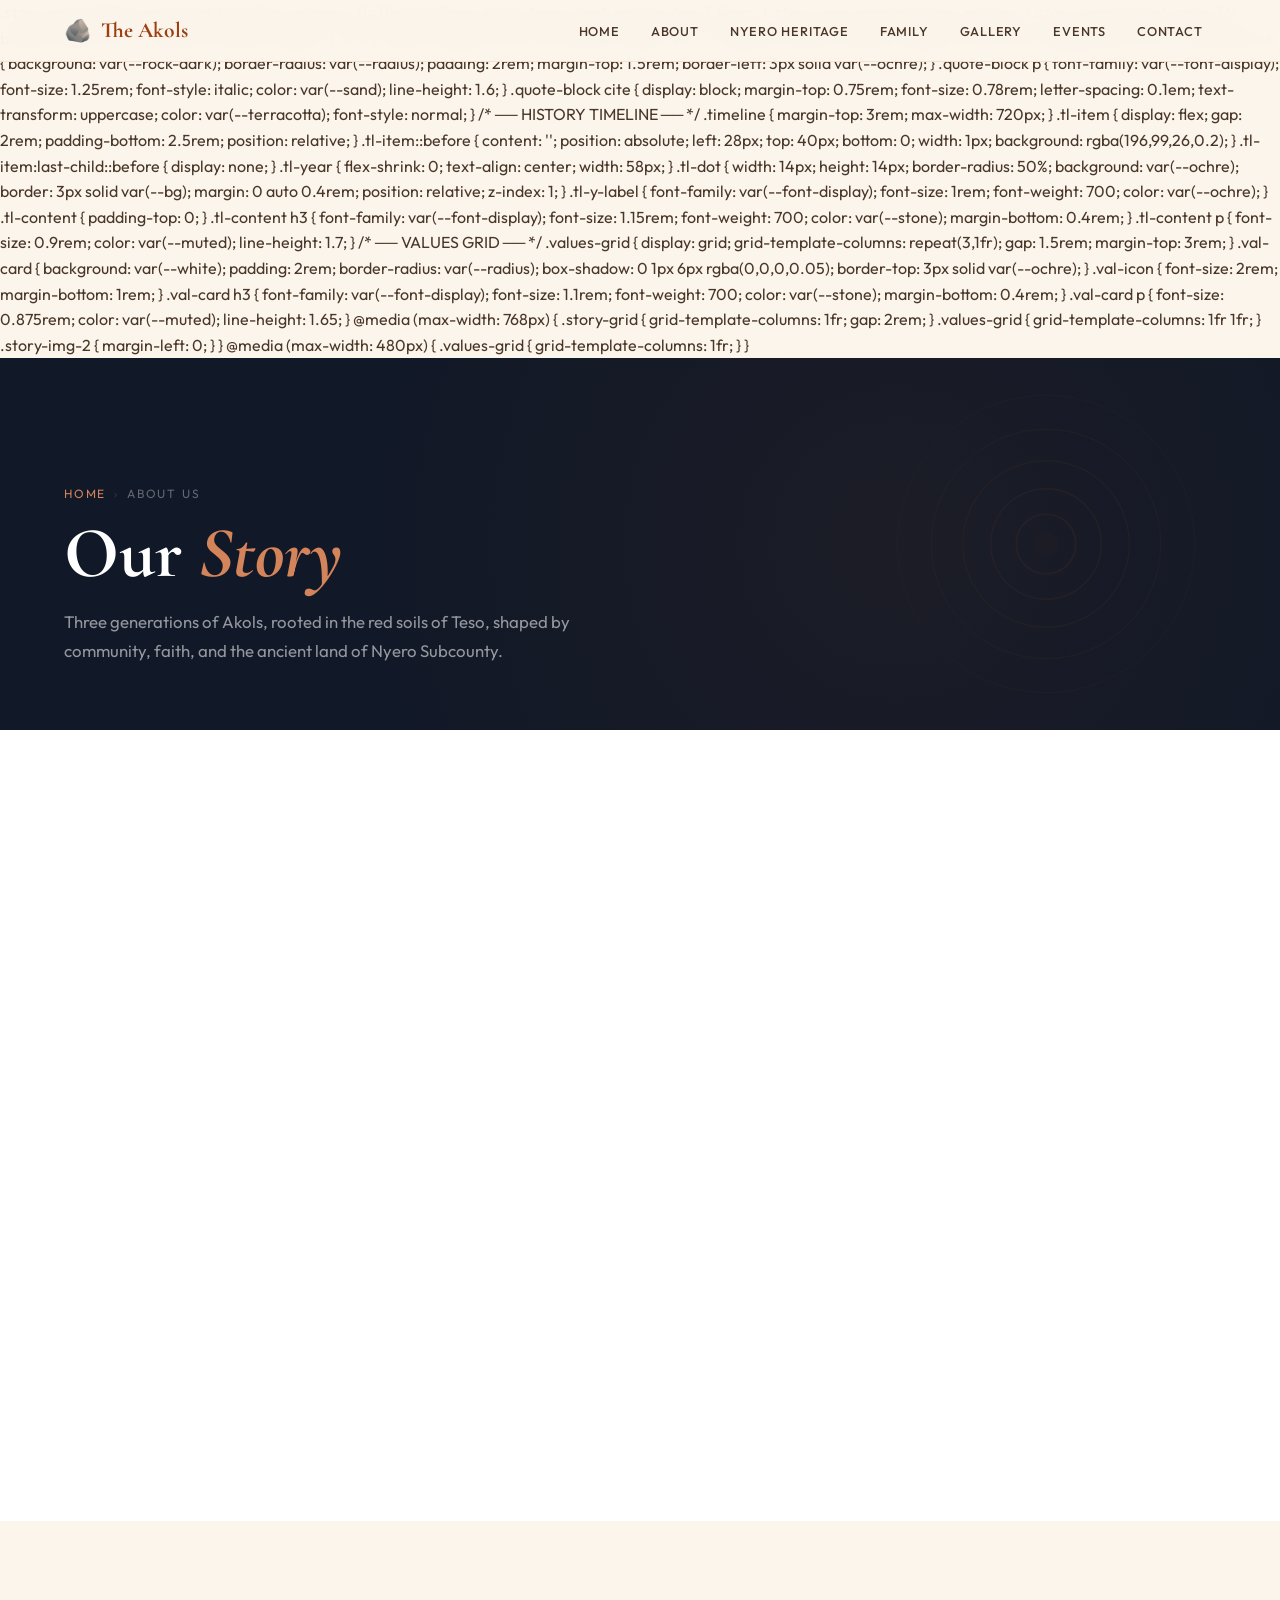
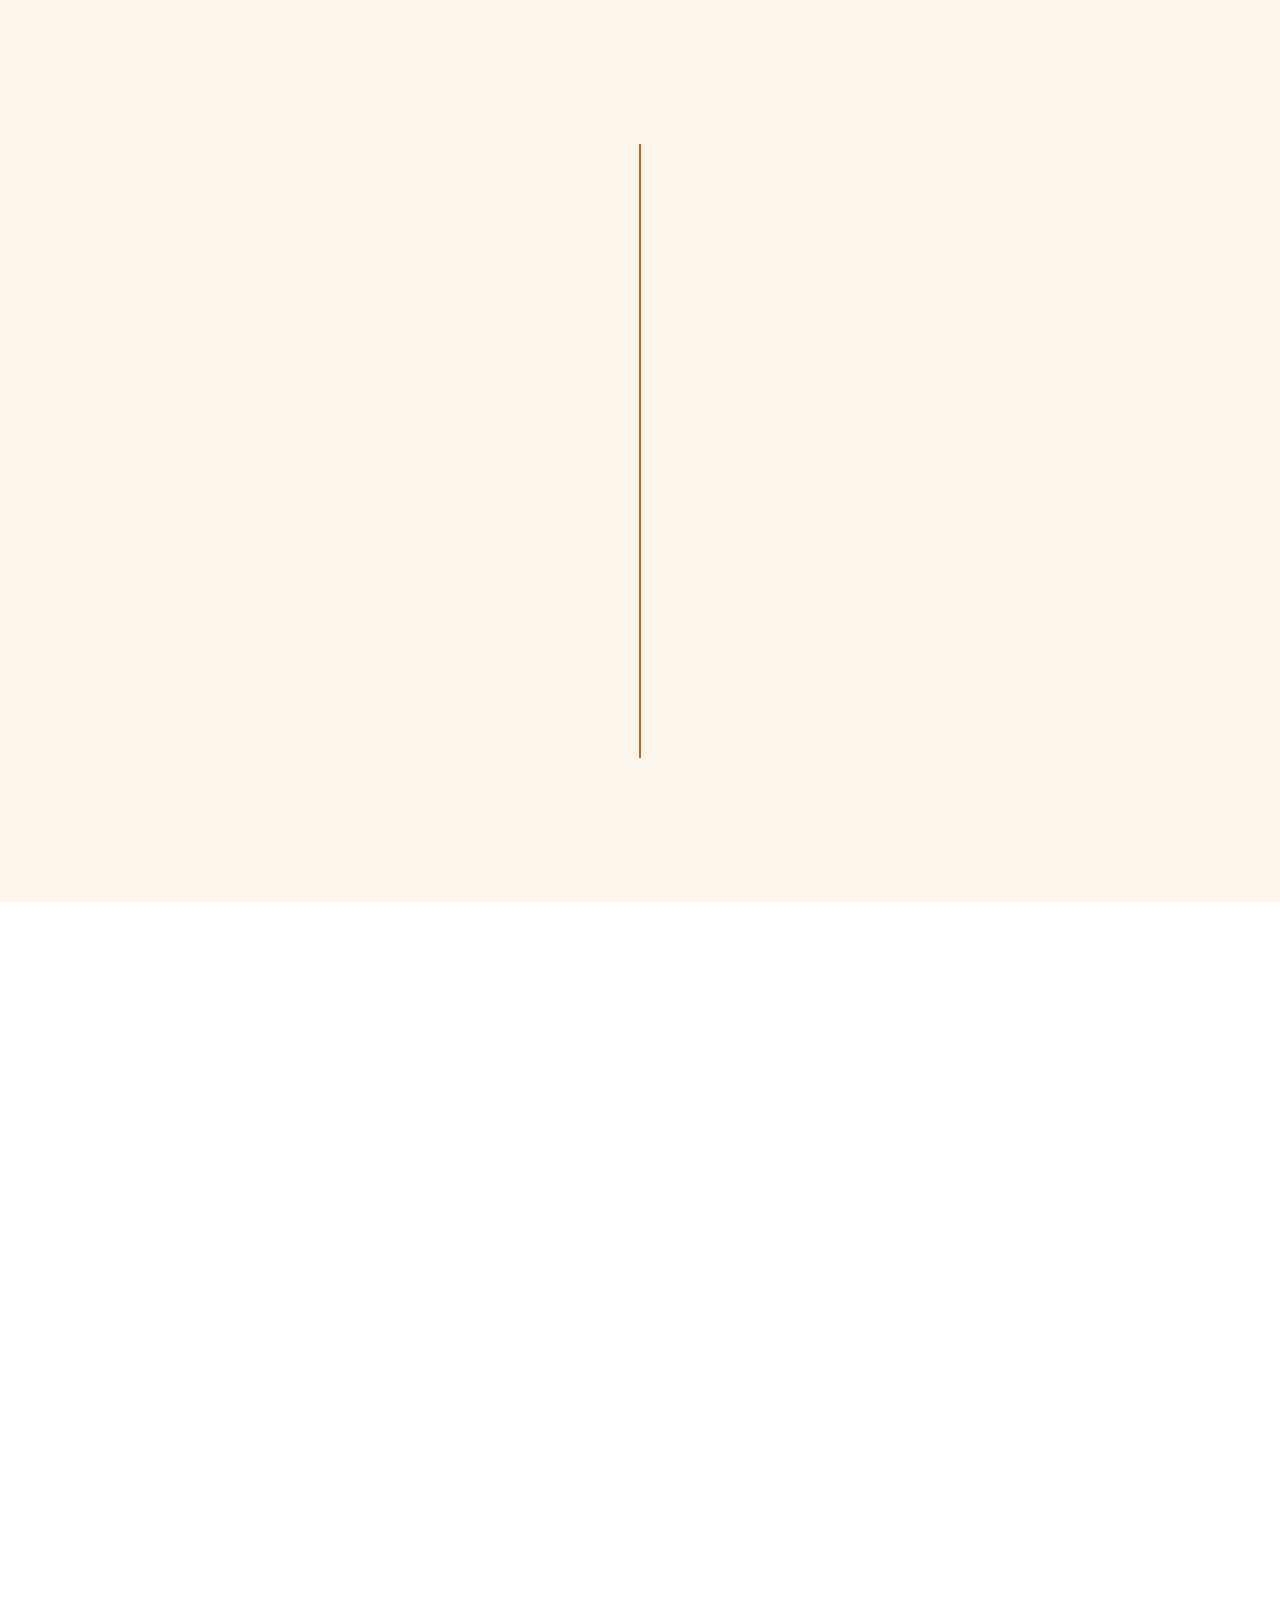
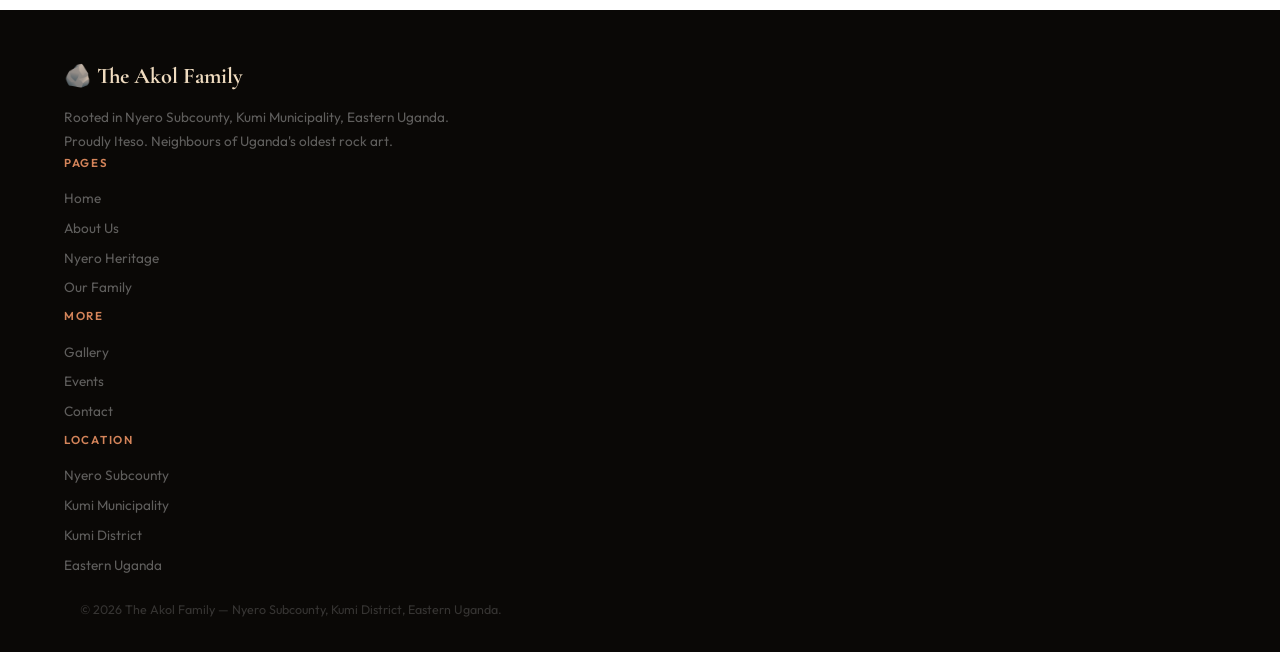
==== about.html @ a2cd8858 "replace php files with html version" ====
<!DOCTYPE html>
<html lang="en">
<head>
  <meta charset="UTF-8"/>
  <meta name="viewport" content="width=device-width, initial-scale=1.0"/>
  <title>About Us — The Akol Family</title>
  <link rel="stylesheet" href="css/style.css"/>
  <style>
    /* ── ABOUT STORY GRID ── */
    .about-grid { display: grid; grid-template-columns: 1fr 1fr; gap: 3rem; align-items: center; margin: 3rem 0; }
    .about-text { font-size: 1.1rem; line-height: 1.8; color: var(--muted); }
    .about-text strong { color: var(--stone); font-weight: 600; }
    .about-quote { font-style: italic; font-size: 1.2rem; color: var(--ochre); border-left: 4px solid var(--ochre); padding-left: 1.5rem; margin: 2rem 0; }
    .story-section { margin: 4rem 0; }
    .story-grid { display: grid; grid-template-columns: repeat(auto-fit, minmax(300px, 1fr)); gap: 2rem; }
    .story-card { background: var(--white); border-radius: var(--radius); padding: 2rem; box-shadow: 0 2px 10px rgba(0,0,0,0.05); }
    .story-card h3 { font-family: var(--font-display); font-size: 1.3rem; color: var(--stone); margin-bottom: 1rem; }
    .story-card p { line-height: 1.7; color: var(--muted); }
    .values-grid { display: grid; grid-template-columns: repeat(auto-fit, minmax(250px, 1fr)); gap: 2rem; margin: 3rem 0; }
    .value-card { text-align: center; padding: 2rem; background: var(--bg); border-radius: var(--radius); }
    .value-icon { font-size: 3rem; margin-bottom: 1rem; }
    .value-card h4 { font-family: var(--font-display); font-size: 1.2rem; color: var(--stone); margin-bottom: 0.5rem; }
    .value-card p { color: var(--muted); line-height: 1.6; }
    .timeline { position: relative; margin: 4rem 0; }
    .timeline::before { content: ''; position: absolute; left: 50%; top: 0; bottom: 0; width: 2px; background: var(--ochre); transform: translateX(-50%); }
    .timeline-item { display: flex; justify-content: space-between; align-items: center; margin: 3rem 0; }
    .timeline-item:nth-child(even) { flex-direction: row-reverse; }
    .timeline-content { background: var(--white); border-radius: var(--radius); padding: 2rem; box-shadow: 0 2px 10px rgba(0,0,0,0.05); width: 45%; }
    .timeline-content h4 { font-family: var(--font-display); font-size: 1.2rem; color: var(--stone); margin-bottom: 0.5rem; }
    .timeline-content p { color: var(--muted); line-height: 1.6; }
    .timeline-dot { width: 20px; height: 20px; background: var(--ochre); border-radius: 50%; position: absolute; left: 50%; transform: translateX(-50%); border: 4px solid var(--white); box-shadow: 0 0 0 4px var(--bg); }
    @media(max-width:768px){ .about-grid, .story-grid, .values-grid{ grid-template-columns:1fr; } .timeline-item{ flex-direction:column; } .timeline-content{ width:100%; margin:1rem 0; } .timeline::before{ left:20px; } .timeline-dot{ left:20px; } }
  </style>
</head>
<body>
    .story-grid {
      display: grid; grid-template-columns: 1fr 1fr;
      gap: 5rem; align-items: start; margin-top: 3.5rem;
    }
    .story-img-wrap { position: relative; }
    .story-img {
      aspect-ratio: 3/4; border-radius: var(--radius); overflow: hidden;
    }
    .story-img-2 {
      aspect-ratio: 4/3; border-radius: var(--radius); overflow: hidden;
      margin-top: 1.5rem; margin-left: 3rem;
    }
    .quote-block {
      background: var(--rock-dark); border-radius: var(--radius);
      padding: 2rem; margin-top: 1.5rem;
      border-left: 3px solid var(--ochre);
    }
    .quote-block p {
      font-family: var(--font-display); font-size: 1.25rem;
      font-style: italic; color: var(--sand); line-height: 1.6;
    }
    .quote-block cite {
      display: block; margin-top: 0.75rem;
      font-size: 0.78rem; letter-spacing: 0.1em; text-transform: uppercase;
      color: var(--terracotta); font-style: normal;
    }

    /* ── HISTORY TIMELINE ── */
    .timeline { margin-top: 3rem; max-width: 720px; }
    .tl-item {
      display: flex; gap: 2rem; padding-bottom: 2.5rem;
      position: relative;
    }
    .tl-item::before {
      content: '';
      position: absolute; left: 28px; top: 40px; bottom: 0;
      width: 1px; background: rgba(196,99,26,0.2);
    }
    .tl-item:last-child::before { display: none; }
    .tl-year {
      flex-shrink: 0; text-align: center;
      width: 58px;
    }
    .tl-dot {
      width: 14px; height: 14px; border-radius: 50%;
      background: var(--ochre); border: 3px solid var(--bg);
      margin: 0 auto 0.4rem; position: relative; z-index: 1;
    }
    .tl-y-label {
      font-family: var(--font-display); font-size: 1rem;
      font-weight: 700; color: var(--ochre);
    }
    .tl-content { padding-top: 0; }
    .tl-content h3 {
      font-family: var(--font-display); font-size: 1.15rem;
      font-weight: 700; color: var(--stone); margin-bottom: 0.4rem;
    }
    .tl-content p { font-size: 0.9rem; color: var(--muted); line-height: 1.7; }

    /* ── VALUES GRID ── */
    .values-grid {
      display: grid; grid-template-columns: repeat(3,1fr);
      gap: 1.5rem; margin-top: 3rem;
    }
    .val-card {
      background: var(--white); padding: 2rem;
      border-radius: var(--radius);
      box-shadow: 0 1px 6px rgba(0,0,0,0.05);
      border-top: 3px solid var(--ochre);
    }
    .val-icon { font-size: 2rem; margin-bottom: 1rem; }
    .val-card h3 {
      font-family: var(--font-display); font-size: 1.1rem;
      font-weight: 700; color: var(--stone); margin-bottom: 0.4rem;
    }
    .val-card p { font-size: 0.875rem; color: var(--muted); line-height: 1.65; }

    @media (max-width: 768px) {
      .story-grid { grid-template-columns: 1fr; gap: 2rem; }
      .values-grid { grid-template-columns: 1fr 1fr; }
      .story-img-2 { margin-left: 0; }
    }
    @media (max-width: 480px) {
      .values-grid { grid-template-columns: 1fr; }
    }
  </style>
</head>
<body>

<!-- ══ NAV ══ -->
<nav class="site-nav">
  <a href="index.html" class="nav-brand"><span class="brand-icon">🪨</span> The Akols</a>
  <ul class="nav-links">
    <li><a href="index.html">Home</a></li>
    <li><a href="about.html">About</a></li>
    <li><a href="heritage.html">Nyero Heritage</a></li>
    <li><a href="family.html">Family</a></li>
    <li><a href="gallery.html">Gallery</a></li>
    <li><a href="events.html">Events</a></li>
    <li><a href="contact.html">Contact</a></li>
  </ul>
  <div class="nav-hamburger" id="hamburger"><span></span><span></span><span></span></div>
</nav>
<div class="mobile-menu" id="mobile-menu">
  <a href="index.html">Home</a>
  <a href="about.html">About</a>
  <a href="heritage.html">Nyero Heritage</a>
  <a href="family.html">Family</a>
  <a href="gallery.html">Gallery</a>
  <a href="events.html">Events</a>
  <a href="contact.html">Contact</a>
</div>

<!-- ══ PAGE HERO ══ -->
<div class="page-hero">
  <svg class="hero-deco" viewBox="0 0 400 400" xmlns="http://www.w3.org/2000/svg">
    <g stroke="rgba(196,99,26,0.9)" fill="none">
      <circle cx="200" cy="200" r="14" fill="rgba(196,99,26,.3)" stroke-width="0"/>
      <circle cx="200" cy="200" r="35" stroke-width="2"/><circle cx="200" cy="200" r="65" stroke-width="1.6"/>
      <circle cx="200" cy="200" r="98" stroke-width="1.3"/><circle cx="200" cy="200" r="135" stroke-width="1"/>
      <circle cx="200" cy="200" r="175" stroke-width="0.7"/>
    </g>
  </svg>
  <div class="page-hero-inner">
    <div class="page-breadcrumb"><a href="index.html">Home</a><span>›</span>About Us</div>
    <h1 class="page-title">Our <em>Story</em></h1>
    <p class="page-subtitle">Three generations of Akols, rooted in the red soils of Teso, shaped by community, faith, and the ancient land of Nyero Subcounty.</p>
  </div>
</div>

<!-- ══ STORY ══ -->
<section class="section" style="background:var(--white);">
  <div class="section-inner">
    <div class="story-grid">
      <div class="story-img-wrap fade-up">
        <div class="story-img">
          <!-- IMAGE SLOT: about-family
               Replace with: <img src="img/about-family.jpg" alt="Akol family portrait"> -->
          <div class="img-placeholder" style="height:100%;min-height:360px;">
            <span class="ph-icon">👨‍👩‍👧‍👦</span>
            <span class="ph-label">Family Portrait</span>
            <span class="ph-id">img/about-family.jpg</span>
          </div>
        </div>
        <div class="story-img-2">
          <!-- IMAGE SLOT: about-homestead
               Replace with: <img src="img/about-homestead.jpg" alt="Akol homestead, Nyero Subcounty"> -->
          <div class="img-placeholder" style="height:100%;min-height:220px;">
            <span class="ph-icon">🏡</span>
            <span class="ph-label">Akol Homestead, Nyero Subcounty</span>
            <span class="ph-id">img/about-homestead.jpg</span>
          </div>
        </div>
        <div class="quote-block">
          <p>"Wherever we go, Kumi is where we come back to."</p>
          <cite>— Mzee Kelment Akol, Family Elder</cite>
        </div>
      </div>

      <div class="fade-up delay-1">
        <span class="s-label">Who We Are</span>
        <h2 class="s-title">The Akols of Nyero<br/>Subcounty</h2>
        <p class="s-body">
          The Akol family has called the Kumi area home for over three generations. Our roots go deep into the Teso sub-region - into its red-laterite soils, its millet fields, its granite outcrops, and its ancient spiritual landscape. We are Iteso by heritage, Christian by faith, and Ugandan by destiny.
        </p>
        <p class="s-body" style="margin-top:1.25rem;">
          Our homestead in Nyero Subcounty sits in the same landscape where ancestors once painted on granite walls - the Nyero Rock Paintings that today draw visitors from across Africa and the world. For us, these are not merely a tourist site. They are a reminder of who came before us, and a responsibility to who comes after.
        </p>
        <p class="s-body" style="margin-top:1.25rem;">
          Today, the Akol family spans education, healthcare, technology, and farming. Charles and Immaculate, the family heads, have built a home where ambition and roots are equally valued - where a child can aspire to become a doctor or software engineer without ever forgetting the taste of Immaculate's groundnut stew or the Ateso proverbs of Mzee Akol.
        </p>
      </div>
    </div>
  </div>
</section>

<!-- ══ TIMELINE ══ -->
<section class="section" style="background:var(--bg);">
  <div class="section-inner">
    <span class="s-label fade-up">Our History</span>
    <h2 class="s-title fade-up">The Akol Family Timeline</h2>
    <div class="timeline">
      <div class="tl-item fade-up">
        <div class="tl-year"><div class="tl-dot"></div><div class="tl-y-label">1962</div></div>
        <div class="tl-content">
          <h3>The First Akols in Nyero Subcounty</h3>
          <p>Mzee Kelment Akol settles his family in Nyero Subcounty shortly after Uganda's independence. He farms millet and sorghum, and becomes a respected community elder known for his knowledge of Ateso oral tradition.</p>
        </div>
      </div>
      <div class="tl-item fade-up delay-1">
        <div class="tl-year"><div class="tl-dot"></div><div class="tl-y-label">1988</div></div>
        <div class="tl-content">
          <h3>Stephen Akol Joins the District Service</h3>
          <p>Stephen, Mzee Akol's son, joins Kumi District Local Government as an administrative officer. His 28-year career helps shape the development of public services across Kumi Municipality and its subcounties.</p>
        </div>
      </div>
      <div class="tl-item fade-up delay-2">
        <div class="tl-year"><div class="tl-dot"></div><div class="tl-y-label">1995</div></div>
        <div class="tl-content">
          <h3>Stephen &amp; Immaculate Are Married</h3>
          <p>Stephen weds Immaculate Adong at St. Peter's Nyero parish. Immaculate, a trained nurse from Soroti, joins the Kumi Hospital staff and begins what will become a 30-year career in community health.</p>
        </div>
      </div>
      <div class="tl-item fade-up delay-3">
        <div class="tl-year"><div class="tl-dot"></div><div class="tl-y-label">1997</div></div>
        <div class="tl-content">
          <h3>Nyero Joins UNESCO Tentative List</h3>
          <p>The Nyero Rock Paintings - 8 km from the family homestead - are added to Uganda's UNESCO World Heritage Tentative List. The Akols begin telling their children: "These are yours to protect."</p>
        </div>
      </div>
      <div class="tl-item fade-up">
        <div class="tl-year"><div class="tl-dot"></div><div class="tl-y-label">2003</div></div>
        <div class="tl-content">
          <h3>Stephen Akol Is Born</h3>
          <p>The first of three children joins the family. Stephen will grow up hiking to the Nyero rock shelters and eventually pursue IT at Busitema University, where he develops a mobile navigation app for the Nyero heritage site.</p>
        </div>
      </div>
      <div class="tl-item fade-up delay-1">
        <div class="tl-year"><div class="tl-dot"></div><div class="tl-y-label">2026</div></div>
        <div class="tl-content">
          <h3>The Akol Family Website Launches</h3>
          <p>The family creates this website - a digital home to share their story, preserve their heritage, and connect with extended family across Uganda and beyond.</p>
        </div>
      </div>
    </div>
  </div>
</section>

<!-- ══ VALUES ══ -->
<section class="section" style="background:var(--white);">
  <div class="section-inner">
    <span class="s-label fade-up">What We Stand For</span>
    <h2 class="s-title fade-up">Our Family Values</h2>
    <div class="values-grid">
      <div class="val-card fade-up delay-1">
        <div class="val-icon">📚</div>
        <h3>Education First</h3>
        <p>Charles and Immaculate made a pact from the day they married: every Akol child goes as far as their ability takes them. David, Agnes, and Emmanuel are the proof.</p>
      </div>
      <div class="val-card fade-up delay-2">
        <div class="val-icon">🌾</div>
        <h3>The Land Feeds Us</h3>
        <p>Immaculate's millet and sorghum farm is not just food — it is identity. The Akols know that prosperity rooted in the soil never goes hungry.</p>
      </div>
      <div class="val-card fade-up delay-3">
        <div class="val-icon">🪨</div>
        <h3>Heritage Is Sacred</h3>
        <p>Living next to the Nyero Rock Paintings is a privilege. The Akols actively participate in their conservation and cultural promotion across Kumi District.</p>
      </div>
      <div class="val-card fade-up">
        <div class="val-icon">🙏</div>
        <h3>Faith &amp; Community</h3>
        <p>St. Peter's Nyero has been the family's spiritual home for three generations. Service to the community is as natural as breathing.</p>
      </div>
      <div class="val-card fade-up delay-1">
        <div class="val-icon">🗣️</div>
        <h3>Ateso Lives On</h3>
        <p>Mzee Akol insists every grandchild speaks Ateso. Language carries a people's soul — and the Akol soul is Iteso.</p>
      </div>
      <div class="val-card fade-up delay-2">
        <div class="val-icon">🤝</div>
        <h3>Togetherness</h3>
        <p>No Akol faces a challenge alone. Whether it is school fees, a hospital bill, or a harvest shortfall — the family moves as one unit.</p>
      </div>
    </div>
  </div>
</section>

<!-- ══ FOOTER ══ -->
<footer class="site-footer">
    <div class="footer-content">
        <div class="footer-brand">
            <div class="brand-name">🪨 The Akol Family</div>
            <p>Rooted in Nyero Subcounty, Kumi Municipality, Eastern Uganda.<br>Proudly Iteso. Neighbours of Uganda's oldest rock art.</p>
        </div>
        
        <div class="footer-col">
            <h4>Pages</h4>
            <ul>
                <li><a href="index.html">Home</a></li>
                <li><a href="about.html">About Us</a></li>
                <li><a href="heritage.html">Nyero Heritage</a></li>
                <li><a href="family.html">Our Family</a></li>
            </ul>
        </div>
        
        <div class="footer-col">
            <h4>More</h4>
            <ul>
                <li><a href="gallery.html">Gallery</a></li>
                <li><a href="events.html">Events</a></li>
                <li><a href="contact.html">Contact</a></li>
            </ul>
        </div>
        
        <div class="footer-col">
            <h4>Location</h4>
            <ul>
                <li><a href="heritage.html">Nyero Subcounty</a></li>
                <li><a href="contact.html">Kumi Municipality</a></li>
                <li><a href="contact.html">Kumi District</a></li>
                <li><a href="heritage.html">Eastern Uganda</a></li>
            </ul>
        </div>
    </div>
    
    <div class="footer-bottom">
        <p>&copy; 2026 The Akol Family — Nyero Subcounty, Kumi District, Eastern Uganda.</p>
    </div>
</footer>

<style>
    .site-footer {
        background: #0A0806;
        color: white;
        padding: 3rem 5% 2rem;
        margin-top: 0;
    }

<script src="js/main.js"></script>
</body>
</html>
---- css/style.css ----
/* ============================================================
   AKOL FAMILY WEBSITE — Shared Stylesheet
   Kumi Municipality & Nyero Subcounty, Eastern Uganda
   ============================================================ */

@import url('https://fonts.googleapis.com/css2?family=Cormorant+Garamond:ital,wght@0,400;0,600;0,700;1,400;1,600&family=Outfit:wght@300;400;500;600&display=swap');

/* ── DESIGN TOKENS ── */
:root {
  --ochre:       #C4631A;
  --rust:        #9E3D0F;
  --terracotta:  #D4845A;
  --sand:        #F0DCC0;
  --savanna:     #EAD49A;
  --sky:         #6B9DBF;
  --dusk:        #2B4A6B;
  --night:       #111827;
  --white:       #FFFFFF;
  --muted:       #7A6654;
  --stone:       #4A3728;
  --rock-dark:   #2E2118;
  --bg:          #FBF5EC;
  --warm-white:  #FAF6F0;

  --font-display: 'Cormorant Garamond', serif;
  --font-body:    'Outfit', sans-serif;

  --nav-h: 62px;
  --max-w: 1120px;
  --radius: 2px;
}

/* ── RESET & BASE ── */
*, *::before, *::after { margin: 0; padding: 0; box-sizing: border-box; }
html { scroll-behavior: smooth; font-size: 16px; }
body {
  font-family: var(--font-body);
  background: var(--bg);
  color: var(--stone);
  overflow-x: hidden;
  line-height: 1.6;
}
img {
  display: block;
  width: 100%;
  height: 100%;
  object-fit: cover;
}
a { text-decoration: none; color: inherit; }
ul { list-style: none; }

/* ── NAVIGATION ── */
.site-nav {
  position: fixed; top: 0; left: 0; right: 0; z-index: 200;
  background: rgba(251,245,236,0.97);
  backdrop-filter: blur(14px);
  border-bottom: 1px solid rgba(196,99,26,0.13);
  display: flex; align-items: center; justify-content: space-between;
  padding: 0 5vw; height: var(--nav-h);
}
.nav-brand {
  font-family: var(--font-display);
  font-size: 1.35rem; font-weight: 700;
  color: var(--rust);
  display: flex; align-items: center; gap: 0.55rem;
}
.nav-brand .brand-icon { font-size: 1.4rem; }
.nav-links { display: flex; gap: 0.25rem; align-items: center; }
.nav-links a {
  padding: 0.45rem 0.85rem;
  font-size: 0.8rem; font-weight: 500;
  letter-spacing: 0.06em; text-transform: uppercase;
  color: var(--stone); border-radius: var(--radius);
  transition: background 0.18s, color 0.18s;
  white-space: nowrap;
}
.nav-links a:hover { background: rgba(196,99,26,0.08); color: var(--ochre); }
.nav-links a.active {
  background: var(--ochre); color: var(--white);
}
.nav-hamburger {
  display: none; flex-direction: column; gap: 5px;
  cursor: pointer; padding: 4px;
}
.nav-hamburger span {
  display: block; width: 24px; height: 2px;
  background: var(--stone); border-radius: 2px;
  transition: transform 0.3s, opacity 0.3s;
}
.mobile-menu {
  display: none;
  position: fixed; top: var(--nav-h); left: 0; right: 0; z-index: 199;
  background: var(--warm-white);
  border-bottom: 1px solid rgba(196,99,26,0.1);
  padding: 1rem 5vw 1.5rem;
  flex-direction: column; gap: 0.25rem;
}
.mobile-menu.open { display: flex; }
.mobile-menu a {
  padding: 0.75rem 1rem; font-size: 0.9rem;
  font-weight: 500; color: var(--stone);
  border-radius: var(--radius);
  transition: background 0.15s, color 0.15s;
}
.mobile-menu a:hover, .mobile-menu a.active {
  background: var(--ochre); color: white;
}

/* ── PAGE HERO (inner pages) ── */
.page-hero {
  padding: calc(var(--nav-h) + 4rem) 5vw 4rem;
  background: var(--night);
  position: relative; overflow: hidden;
}
.page-hero::after {
  content: '';
  position: absolute; inset: 0; opacity: 0.06;
  background: radial-gradient(circle at 70% 50%, var(--ochre) 0%, transparent 60%);
}
.page-hero-inner { position: relative; z-index: 1; max-width: var(--max-w); }
.page-breadcrumb {
  font-size: 0.75rem; letter-spacing: 0.15em; text-transform: uppercase;
  color: rgba(255,255,255,0.35); margin-bottom: 0.75rem;
  display: flex; align-items: center; gap: 0.5rem;
}
.page-breadcrumb a { color: var(--terracotta); transition: color 0.2s; }
.page-breadcrumb a:hover { color: var(--sand); }
.page-breadcrumb span { opacity: 0.4; }
.page-title {
  font-family: var(--font-display);
  font-size: clamp(2.4rem, 6vw, 4.5rem);
  font-weight: 700; line-height: 1.05;
  color: var(--white); margin-bottom: 1rem;
}
.page-title em { color: var(--terracotta); font-style: italic; }
.page-subtitle {
  font-size: 1.05rem; color: rgba(255,255,255,0.55);
  max-width: 560px; line-height: 1.75;
}
/* Nyero SVG decoration on page heroes */
.hero-deco {
  position: absolute; right: 5vw; top: 50%;
  transform: translateY(-50%);
  width: min(340px, 35vw); opacity: 0.08; z-index: 0;
}

/* ── SECTION UTILITIES ── */
.section { padding: 5rem 5vw; }
.section-inner { max-width: var(--max-w); margin: 0 auto; }
.s-label {
  font-size: 0.72rem; font-weight: 600;
  letter-spacing: 0.2em; text-transform: uppercase;
  color: var(--ochre); margin-bottom: 0.6rem; display: block;
}
.s-title {
  font-family: var(--font-display);
  font-size: clamp(1.9rem, 3.5vw, 2.75rem);
  font-weight: 700; line-height: 1.15;
  color: var(--stone); margin-bottom: 1rem;
}
.s-body {
  font-size: 0.975rem; line-height: 1.85;
  color: var(--muted); max-width: 580px;
}

/* ── BUTTONS ── */
.btn {
  display: inline-block; padding: 0.85rem 2rem;
  font-family: var(--font-body); font-size: 0.875rem;
  font-weight: 600; letter-spacing: 0.05em;
  border-radius: var(--radius); cursor: pointer;
  transition: all 0.2s; border: none;
}
.btn-primary { background: var(--ochre); color: var(--white); }
.btn-primary:hover { background: var(--rust); transform: translateY(-2px); }
.btn-outline {
  background: transparent; color: var(--ochre);
  border: 1.5px solid var(--ochre);
}
.btn-outline:hover { background: var(--ochre); color: white; }
.btn-ghost {
  background: transparent; color: rgba(255,255,255,0.7);
  border: 1px solid rgba(255,255,255,0.2);
}
.btn-ghost:hover { border-color: var(--terracotta); color: var(--terracotta); }

/* ── CARDS ── */
.card {
  background: var(--white); border-radius: var(--radius);
  box-shadow: 0 1px 6px rgba(0,0,0,0.05);
  overflow: hidden;
  transition: transform 0.25s, box-shadow 0.25s;
}
.card:hover {
  transform: translateY(-5px);
  box-shadow: 0 14px 40px rgba(196,99,26,0.12);
}

/* ── IMAGE PLACEHOLDERS ── */
/*
  HOW TO REPLACE IMAGES:
  Each placeholder has a data-img-id attribute.
  To replace, add your image file to the img/ folder and
  update the src in the relevant <img> tag, or replace the
  placeholder div with: <img src="img/YOUR_FILE.jpg" alt="Description"/>

  Placeholder IDs used across the site:
    hero-bg          → index.html hero background
    about-family     → about.html family portrait
    about-homestead  → about.html homestead photo
    member-charles   → family.html Charles portrait
    member-immaculate→ family.html Immaculate portrait
    member-david     → family.html David portrait
    member-agnes     → family.html Agnes portrait
    member-emmanuel  → family.html Emmanuel portrait
    member-omoding   → family.html Mzee Omoding portrait
    gallery-nyero    → gallery.html Nyero rocks photo
    gallery-harvest  → gallery.html harvest photo
    gallery-grad     → gallery.html graduation photo
    gallery-christmas→ gallery.html Christmas photo
    gallery-sunrise  → gallery.html sunrise/inselberg photo
    gallery-farm     → gallery.html farm photo
    heritage-nyero2  → heritage.html Nyero 2 panel photo
    heritage-shelter → heritage.html shelter exterior
*/
.img-placeholder {
  background: linear-gradient(145deg, #3D2010, #6B3A1F);
  display: flex; flex-direction: column;
  align-items: center; justify-content: center;
  gap: 0.5rem; position: relative; overflow: hidden;
}
.img-placeholder .ph-icon { font-size: 3rem; opacity: 0.4; }
.img-placeholder .ph-label {
  font-size: 0.7rem; letter-spacing: 0.12em; text-transform: uppercase;
  color: rgba(255,255,255,0.3); text-align: center; padding: 0 1rem;
}
.img-placeholder .ph-id {
  font-size: 0.65rem; font-family: monospace;
  color: rgba(196,99,26,0.6); margin-top: 0.25rem;
}

/* ── FADE-IN ANIMATION ── */
.fade-up {
  opacity: 0; transform: translateY(22px);
  transition: opacity 0.6s ease, transform 0.6s ease;
}
.fade-up.visible { opacity: 1; transform: none; }
.fade-up.delay-1 { transition-delay: 0.1s; }
.fade-up.delay-2 { transition-delay: 0.2s; }
.fade-up.delay-3 { transition-delay: 0.3s; }

/* ── FOOTER ── */
.site-footer {
  background: #0A0806;
  padding: 3.5rem 5vw 2rem;
}
.footer-grid {
  max-width: var(--max-w); margin: 0 auto;
  display: grid; grid-template-columns: 2fr 1fr 1fr 1fr;
  gap: 3rem; padding-bottom: 2.5rem;
  border-bottom: 1px solid rgba(255,255,255,0.06);
}
.footer-brand .brand-name {
  font-family: var(--font-display); font-size: 1.4rem;
  font-weight: 700; color: var(--sand); margin-bottom: 0.75rem;
}
.footer-brand p { font-size: 0.85rem; color: rgba(255,255,255,0.35); line-height: 1.75; }
.footer-col h4 {
  font-size: 0.72rem; font-weight: 600; letter-spacing: 0.15em;
  text-transform: uppercase; color: var(--terracotta); margin-bottom: 1rem;
}
.footer-col a {
  display: block; font-size: 0.85rem;
  color: rgba(255,255,255,0.35); margin-bottom: 0.5rem;
  transition: color 0.2s;
}
.footer-col a:hover { color: var(--sand); }
.footer-bottom {
  max-width: var(--max-w); margin: 1.5rem auto 0;
  display: flex; justify-content: space-between; align-items: center;
  flex-wrap: wrap; gap: 0.75rem;
}
.footer-bottom p { font-size: 0.78rem; color: rgba(255,255,255,0.18); }
.footer-bottom a { color: rgba(196,99,26,0.5); transition: color 0.2s; }
.footer-bottom a:hover { color: var(--ochre); }

/* ── NYERO SVG COMPONENT ── */
.nyero-circles-svg { pointer-events: none; }

/* ── RESPONSIVE ── */
@media (max-width: 900px) {
  .footer-grid { grid-template-columns: 1fr 1fr; }
}
@media (max-width: 768px) {
  .nav-links { display: none; }
  .nav-hamburger { display: flex; }
  .footer-grid { grid-template-columns: 1fr 1fr; gap: 2rem; }
  .hero-deco { display: none; }
}
@media (max-width: 480px) {
  .footer-grid { grid-template-columns: 1fr; }
  .section { padding: 3.5rem 5vw; }
}
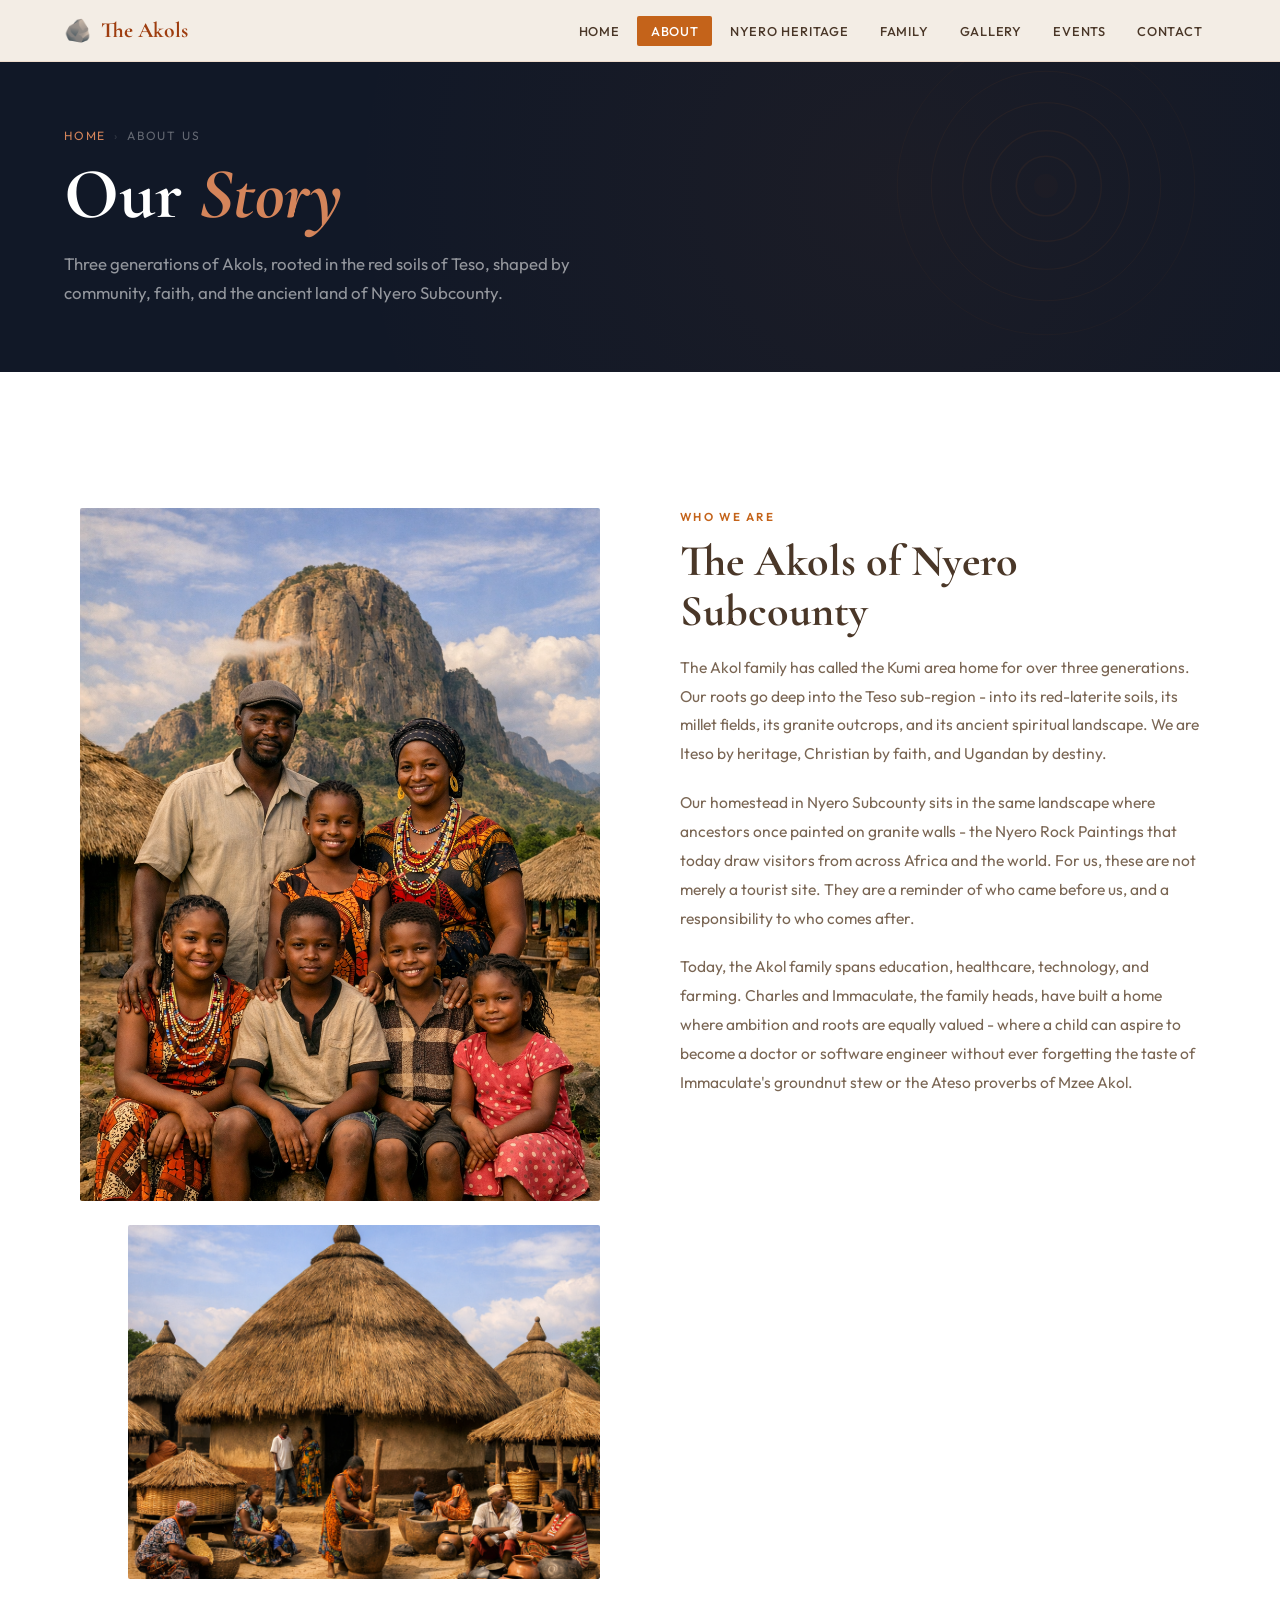
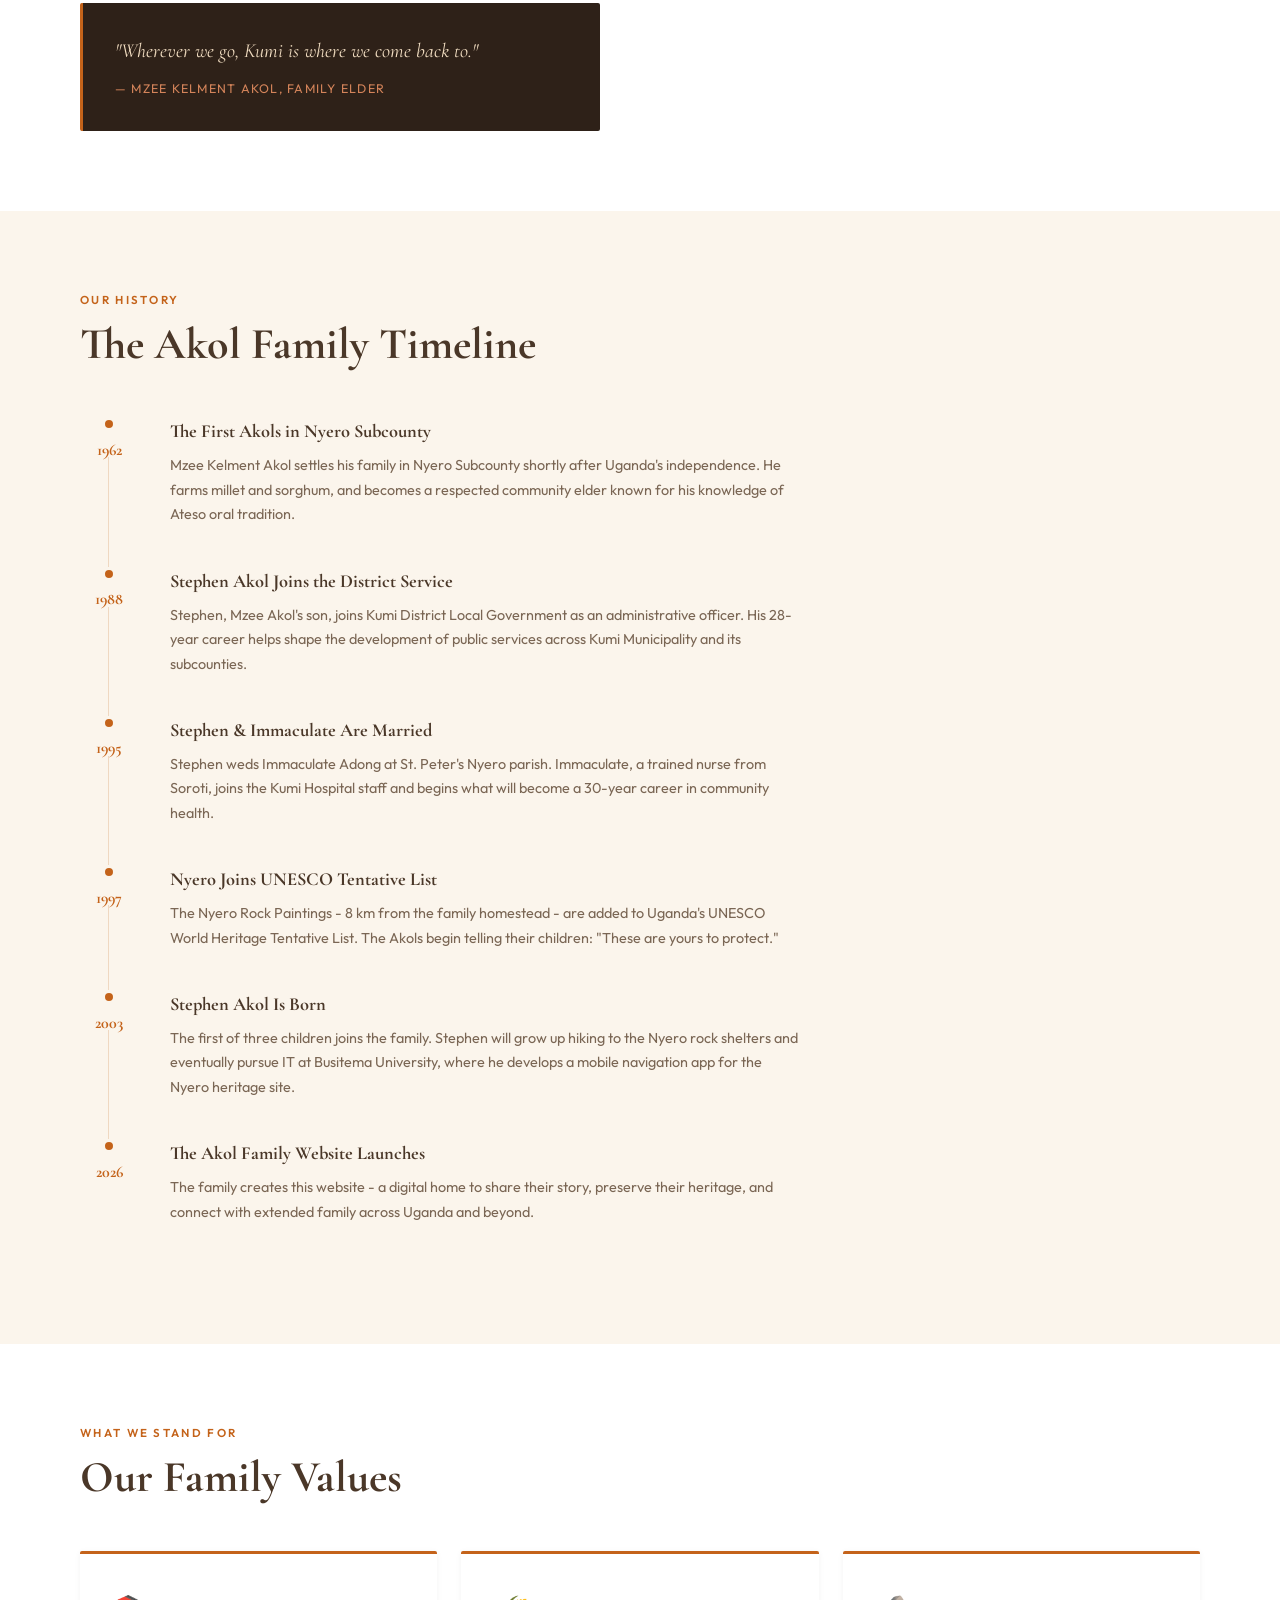
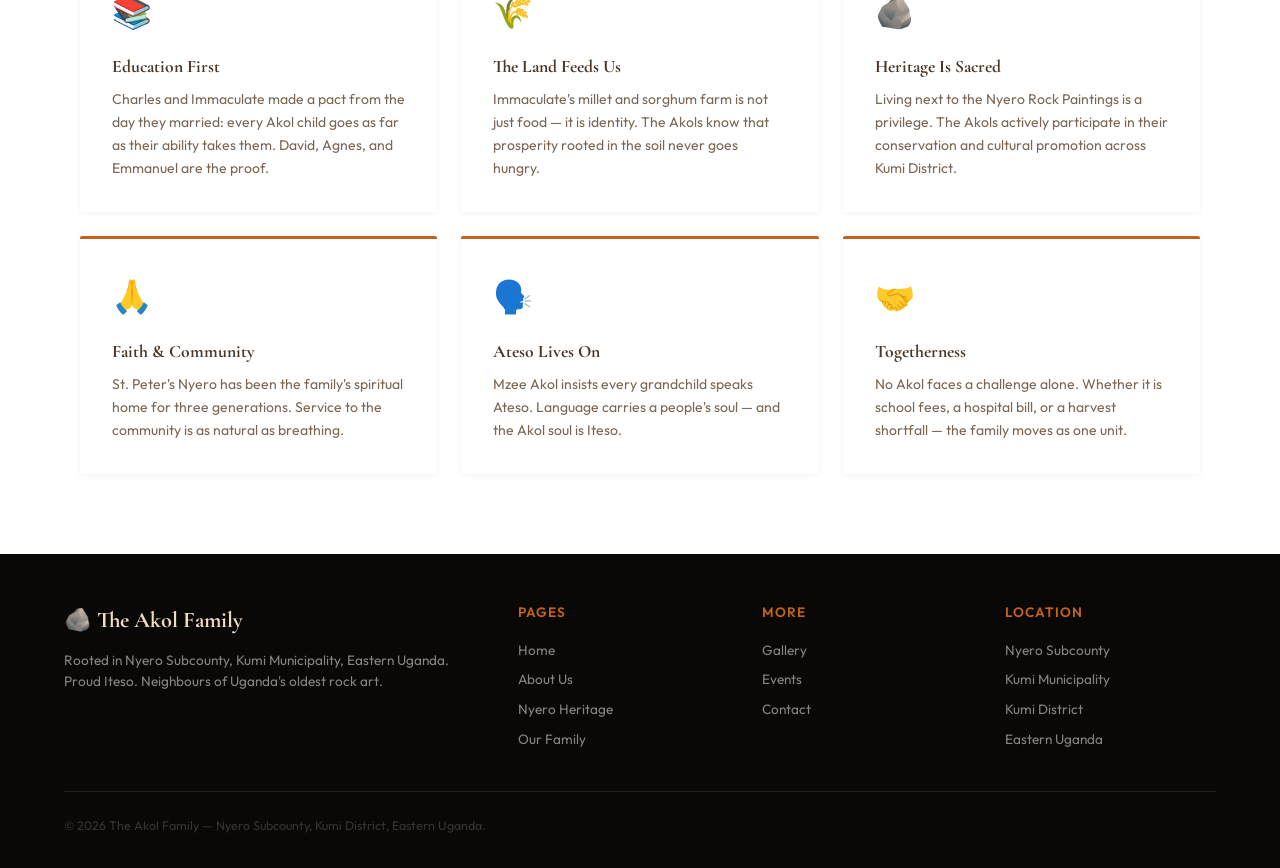
==== commit 86f165a6: "Initial commit - Akol Family website" ====
--- a/about.html
+++ b/about.html
@@ -7,32 +7,6 @@
   <link rel="stylesheet" href="css/style.css"/>
   <style>
     /* ── ABOUT STORY GRID ── */
-    .about-grid { display: grid; grid-template-columns: 1fr 1fr; gap: 3rem; align-items: center; margin: 3rem 0; }
-    .about-text { font-size: 1.1rem; line-height: 1.8; color: var(--muted); }
-    .about-text strong { color: var(--stone); font-weight: 600; }
-    .about-quote { font-style: italic; font-size: 1.2rem; color: var(--ochre); border-left: 4px solid var(--ochre); padding-left: 1.5rem; margin: 2rem 0; }
-    .story-section { margin: 4rem 0; }
-    .story-grid { display: grid; grid-template-columns: repeat(auto-fit, minmax(300px, 1fr)); gap: 2rem; }
-    .story-card { background: var(--white); border-radius: var(--radius); padding: 2rem; box-shadow: 0 2px 10px rgba(0,0,0,0.05); }
-    .story-card h3 { font-family: var(--font-display); font-size: 1.3rem; color: var(--stone); margin-bottom: 1rem; }
-    .story-card p { line-height: 1.7; color: var(--muted); }
-    .values-grid { display: grid; grid-template-columns: repeat(auto-fit, minmax(250px, 1fr)); gap: 2rem; margin: 3rem 0; }
-    .value-card { text-align: center; padding: 2rem; background: var(--bg); border-radius: var(--radius); }
-    .value-icon { font-size: 3rem; margin-bottom: 1rem; }
-    .value-card h4 { font-family: var(--font-display); font-size: 1.2rem; color: var(--stone); margin-bottom: 0.5rem; }
-    .value-card p { color: var(--muted); line-height: 1.6; }
-    .timeline { position: relative; margin: 4rem 0; }
-    .timeline::before { content: ''; position: absolute; left: 50%; top: 0; bottom: 0; width: 2px; background: var(--ochre); transform: translateX(-50%); }
-    .timeline-item { display: flex; justify-content: space-between; align-items: center; margin: 3rem 0; }
-    .timeline-item:nth-child(even) { flex-direction: row-reverse; }
-    .timeline-content { background: var(--white); border-radius: var(--radius); padding: 2rem; box-shadow: 0 2px 10px rgba(0,0,0,0.05); width: 45%; }
-    .timeline-content h4 { font-family: var(--font-display); font-size: 1.2rem; color: var(--stone); margin-bottom: 0.5rem; }
-    .timeline-content p { color: var(--muted); line-height: 1.6; }
-    .timeline-dot { width: 20px; height: 20px; background: var(--ochre); border-radius: 50%; position: absolute; left: 50%; transform: translateX(-50%); border: 4px solid var(--white); box-shadow: 0 0 0 4px var(--bg); }
-    @media(max-width:768px){ .about-grid, .story-grid, .values-grid{ grid-template-columns:1fr; } .timeline-item{ flex-direction:column; } .timeline-content{ width:100%; margin:1rem 0; } .timeline::before{ left:20px; } .timeline-dot{ left:20px; } }
-  </style>
-</head>
-<body>
     .story-grid {
       display: grid; grid-template-columns: 1fr 1fr;
       gap: 5rem; align-items: start; margin-top: 3.5rem;
@@ -109,6 +83,14 @@
       font-weight: 700; color: var(--stone); margin-bottom: 0.4rem;
     }
     .val-card p { font-size: 0.875rem; color: var(--muted); line-height: 1.65; }
+
+    /* Image styling */
+    .story-img img, .story-img-2 img {
+      width: 100%;
+      height: 100%;
+      object-fit: cover;
+      display: block;
+    }
 
     @media (max-width: 768px) {
       .story-grid { grid-template-columns: 1fr; gap: 2rem; }
@@ -145,7 +127,6 @@
   <a href="events.html">Events</a>
   <a href="contact.html">Contact</a>
 </div>
-
 <!-- ══ PAGE HERO ══ -->
 <div class="page-hero">
   <svg class="hero-deco" viewBox="0 0 400 400" xmlns="http://www.w3.org/2000/svg">
@@ -169,22 +150,12 @@
     <div class="story-grid">
       <div class="story-img-wrap fade-up">
         <div class="story-img">
-          <!-- IMAGE SLOT: about-family
-               Replace with: <img src="img/about-family.jpg" alt="Akol family portrait"> -->
-          <div class="img-placeholder" style="height:100%;min-height:360px;">
-            <span class="ph-icon">👨‍👩‍👧‍👦</span>
-            <span class="ph-label">Family Portrait</span>
-            <span class="ph-id">img/about-family.jpg</span>
-          </div>
+          <!-- LOCAL IMAGE: Family portrait - Update the path to match your actual image location -->
+          <img src="img/family0.png" alt="Akol family portrait" onerror="this.onerror=null; this.parentElement.innerHTML='<div class=\'img-placeholder\' style=\'height:100%;min-height:360px;\'><span class=\'ph-icon\'>👨‍👩‍👧‍👦</span><span class=\'ph-label\'>Family Portrait</span><span class=\'ph-id\'>img/family0.png</span></div>'">
         </div>
         <div class="story-img-2">
-          <!-- IMAGE SLOT: about-homestead
-               Replace with: <img src="img/about-homestead.jpg" alt="Akol homestead, Nyero Subcounty"> -->
-          <div class="img-placeholder" style="height:100%;min-height:220px;">
-            <span class="ph-icon">🏡</span>
-            <span class="ph-label">Akol Homestead, Nyero Subcounty</span>
-            <span class="ph-id">img/about-homestead.jpg</span>
-          </div>
+          <!-- LOCAL IMAGE: Homestead - Update the path to match your actual image location -->
+          <img src="img/home.png" alt="Akol homestead, Nyero Subcounty" onerror="this.onerror=null; this.parentElement.innerHTML='<div class=\'img-placeholder\' style=\'height:100%;min-height:220px;\'><span class=\'ph-icon\'>🏡</span><span class=\'ph-label\'>Akol Homestead, Nyero Subcounty</span><span class=\'ph-id\'>img/home.png</span></div>'">
         </div>
         <div class="quote-block">
           <p>"Wherever we go, Kumi is where we come back to."</p>
@@ -306,7 +277,7 @@
     <div class="footer-content">
         <div class="footer-brand">
             <div class="brand-name">🪨 The Akol Family</div>
-            <p>Rooted in Nyero Subcounty, Kumi Municipality, Eastern Uganda.<br>Proudly Iteso. Neighbours of Uganda's oldest rock art.</p>
+            <p>Rooted in Nyero Subcounty, Kumi Municipality, Eastern Uganda.<br>Proud Iteso. Neighbours of Uganda's oldest rock art.</p>
         </div>
         
         <div class="footer-col">
@@ -351,6 +322,78 @@
         padding: 3rem 5% 2rem;
         margin-top: 0;
     }
+    
+    .footer-content {
+        max-width: 1200px;
+        margin: 0 auto;
+        display: grid;
+        grid-template-columns: 2fr 1fr 1fr 1fr;
+        gap: 2rem;
+    }
+    
+    .brand-name {
+        font-size: 1.3rem;
+        font-weight: bold;
+        color: #C4631A;
+        margin-bottom: 0.5rem;
+    }
+    
+    .footer-brand p {
+        font-size: 0.85rem;
+        color: rgba(255,255,255,0.5);
+        line-height: 1.6;
+    }
+    
+    .footer-col h4 {
+        font-size: 0.85rem;
+        font-weight: 600;
+        color: #C4631A;
+        margin-bottom: 1rem;
+        letter-spacing: 1px;
+    }
+    
+    .footer-col ul {
+        list-style: none;
+        padding: 0;
+    }
+    
+    .footer-col li {
+        margin-bottom: 0.5rem;
+    }
+    
+    .footer-col a {
+        color: rgba(255,255,255,0.5);
+        text-decoration: none;
+        font-size: 0.85rem;
+        transition: color 0.3s;
+    }
+    
+    .footer-col a:hover {
+        color: #C4631A;
+    }
+    
+    .footer-bottom {
+        max-width: 1200px;
+        margin: 2rem auto 0;
+        padding-top: 1.5rem;
+        text-align: center;
+        border-top: 1px solid rgba(255,255,255,0.1);
+        font-size: 0.75rem;
+        color: rgba(255,255,255,0.3);
+    }
+    
+    @media (max-width: 768px) {
+        .footer-content {
+            grid-template-columns: 1fr;
+            text-align: center;
+            gap: 1.5rem;
+        }
+        
+        .footer-col ul {
+            text-align: center;
+        }
+    }
+</style>
 
 <script src="js/main.js"></script>
 </body>
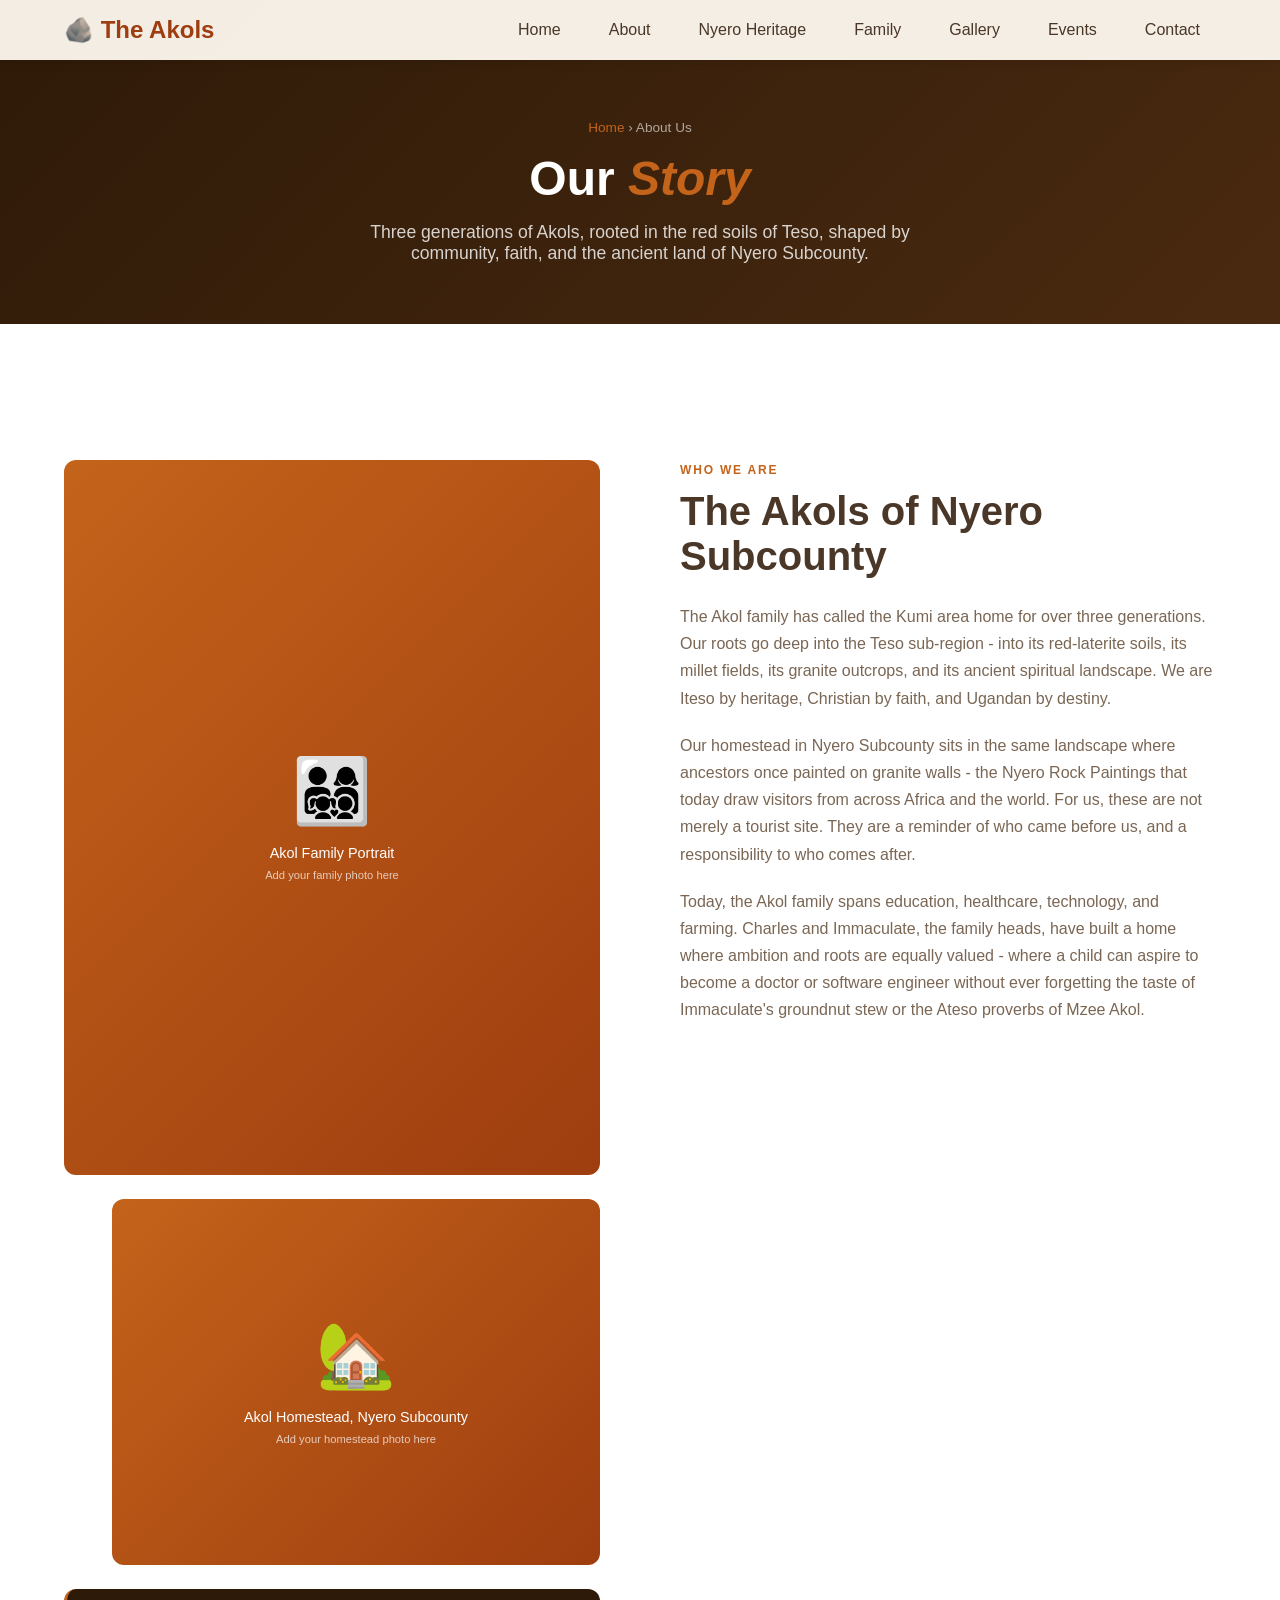
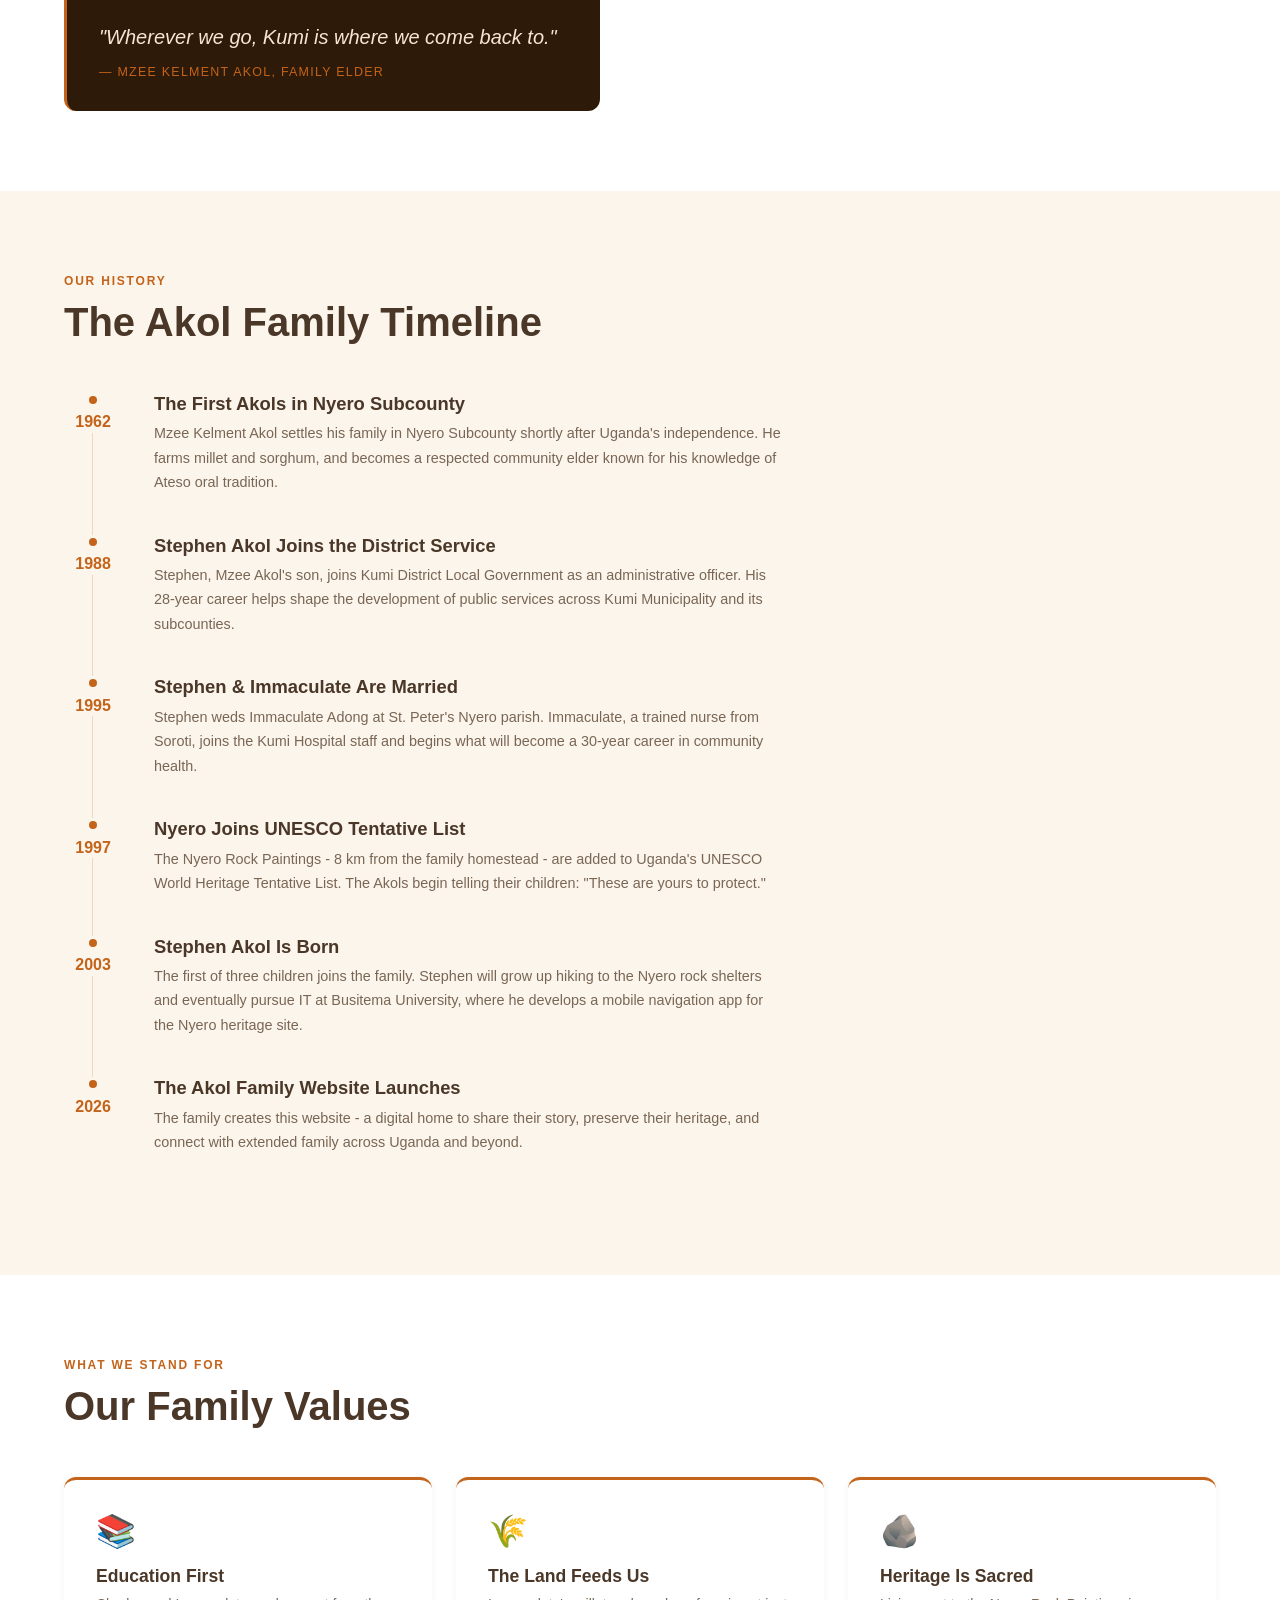
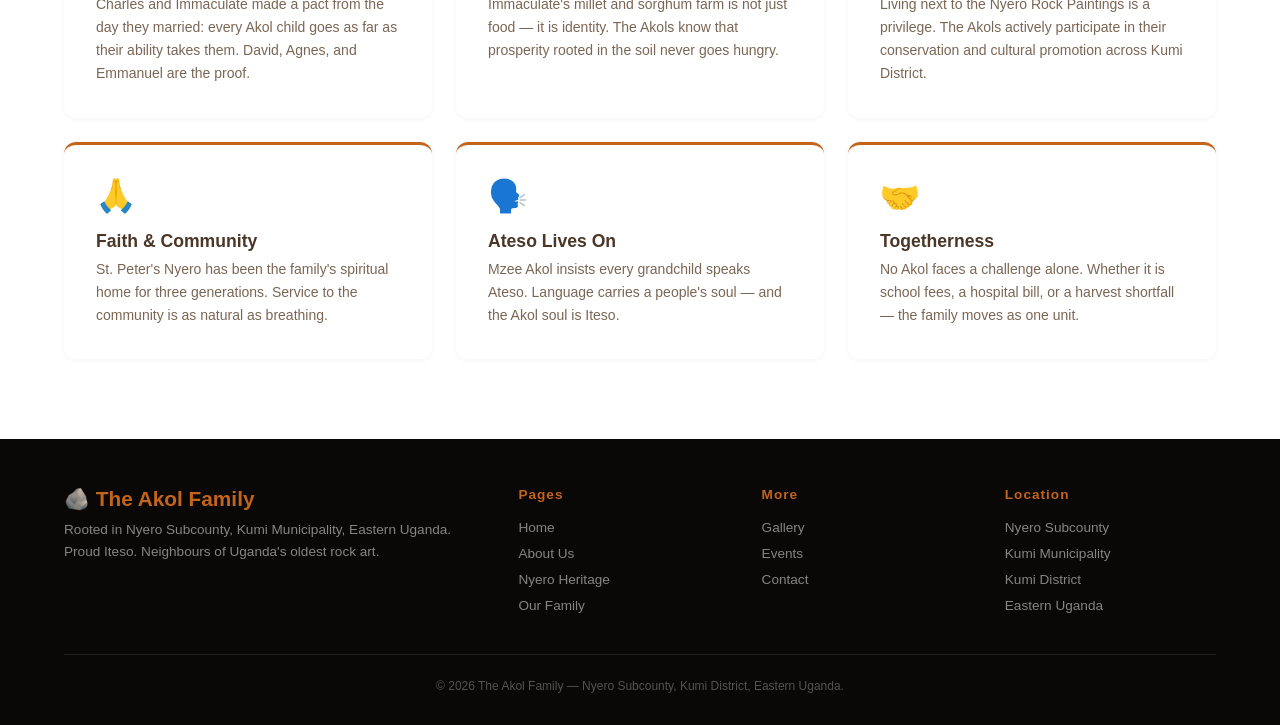
==== commit c1c2f696: "Clean about.html - no merge conflicts" ====
--- a/about.html
+++ b/about.html
@@ -4,109 +4,439 @@
   <meta charset="UTF-8"/>
   <meta name="viewport" content="width=device-width, initial-scale=1.0"/>
   <title>About Us — The Akol Family</title>
-  <link rel="stylesheet" href="css/style.css"/>
   <style>
-    /* ── ABOUT STORY GRID ── */
+    * {
+      margin: 0;
+      padding: 0;
+      box-sizing: border-box;
+    }
+
+    body {
+      font-family: 'Segoe UI', Tahoma, Geneva, Verdana, sans-serif;
+      background: #FBF5EC;
+      color: #4A3728;
+    }
+
+    /* Navigation */
+    nav {
+      background: rgba(251, 245, 236, 0.97);
+      padding: 1rem 5%;
+      display: flex;
+      justify-content: space-between;
+      align-items: center;
+      position: fixed;
+      top: 0;
+      left: 0;
+      right: 0;
+      z-index: 100;
+      box-shadow: 0 2px 10px rgba(0,0,0,0.1);
+    }
+
+    .logo {
+      font-size: 1.5rem;
+      font-weight: bold;
+      color: #9E3D0F;
+      text-decoration: none;
+    }
+
+    .nav-links {
+      display: flex;
+      gap: 1rem;
+      list-style: none;
+    }
+
+    .nav-links a {
+      text-decoration: none;
+      color: #4A3728;
+      padding: 0.5rem 1rem;
+      transition: color 0.3s;
+    }
+
+    .nav-links a:hover {
+      color: #C4631A;
+    }
+
+    /* Page Header */
+    .page-header {
+      background: linear-gradient(135deg, #2E1A08 0%, #4A2A10 100%);
+      color: white;
+      padding: 120px 5% 60px;
+      text-align: center;
+    }
+
+    .page-header h1 {
+      font-size: 3rem;
+      margin-bottom: 1rem;
+    }
+
+    .page-header h1 em {
+      color: #C4631A;
+      font-style: italic;
+    }
+
+    .page-header p {
+      font-size: 1.1rem;
+      max-width: 600px;
+      margin: 0 auto;
+      opacity: 0.8;
+    }
+
+    .page-breadcrumb {
+      margin-bottom: 1rem;
+      font-size: 0.85rem;
+      color: rgba(255,255,255,0.6);
+    }
+
+    .page-breadcrumb a {
+      color: #C4631A;
+      text-decoration: none;
+    }
+
+    /* Section */
+    .section {
+      padding: 80px 5%;
+    }
+
+    .section-inner {
+      max-width: 1200px;
+      margin: 0 auto;
+    }
+
+    .s-label {
+      display: inline-block;
+      font-size: 0.75rem;
+      letter-spacing: 0.15em;
+      text-transform: uppercase;
+      color: #C4631A;
+      font-weight: 600;
+      margin-bottom: 0.75rem;
+    }
+
+    .s-title {
+      font-size: 2.5rem;
+      font-weight: 700;
+      color: #4A3728;
+      margin-bottom: 1.5rem;
+    }
+
+    .s-body {
+      font-size: 1rem;
+      line-height: 1.7;
+      color: #7A6654;
+    }
+
+    /* Story Grid */
     .story-grid {
-      display: grid; grid-template-columns: 1fr 1fr;
-      gap: 5rem; align-items: start; margin-top: 3.5rem;
-    }
-    .story-img-wrap { position: relative; }
+      display: grid;
+      grid-template-columns: 1fr 1fr;
+      gap: 5rem;
+      align-items: start;
+      margin-top: 3.5rem;
+    }
+
+    .story-img-wrap {
+      position: relative;
+    }
+
     .story-img {
-      aspect-ratio: 3/4; border-radius: var(--radius); overflow: hidden;
-    }
+      aspect-ratio: 3/4;
+      border-radius: 12px;
+      overflow: hidden;
+      background: linear-gradient(135deg, #C4631A, #9E3D0F);
+      display: flex;
+      align-items: center;
+      justify-content: center;
+    }
+
     .story-img-2 {
-      aspect-ratio: 4/3; border-radius: var(--radius); overflow: hidden;
-      margin-top: 1.5rem; margin-left: 3rem;
-    }
+      aspect-ratio: 4/3;
+      border-radius: 12px;
+      overflow: hidden;
+      margin-top: 1.5rem;
+      margin-left: 3rem;
+      background: linear-gradient(135deg, #C4631A, #9E3D0F);
+      display: flex;
+      align-items: center;
+      justify-content: center;
+    }
+
+    .img-placeholder {
+      width: 100%;
+      height: 100%;
+      display: flex;
+      flex-direction: column;
+      align-items: center;
+      justify-content: center;
+      color: white;
+      text-align: center;
+    }
+
+    .ph-icon {
+      font-size: 4rem;
+      margin-bottom: 1rem;
+    }
+
+    .ph-label {
+      font-size: 0.9rem;
+      font-weight: 500;
+    }
+
+    .ph-id {
+      font-size: 0.7rem;
+      opacity: 0.7;
+      margin-top: 0.5rem;
+    }
+
     .quote-block {
-      background: var(--rock-dark); border-radius: var(--radius);
-      padding: 2rem; margin-top: 1.5rem;
-      border-left: 3px solid var(--ochre);
-    }
+      background: #2E1A08;
+      border-radius: 12px;
+      padding: 2rem;
+      margin-top: 1.5rem;
+      border-left: 3px solid #C4631A;
+    }
+
     .quote-block p {
-      font-family: var(--font-display); font-size: 1.25rem;
-      font-style: italic; color: var(--sand); line-height: 1.6;
-    }
+      font-size: 1.25rem;
+      font-style: italic;
+      color: #F5E6D3;
+      line-height: 1.6;
+    }
+
     .quote-block cite {
-      display: block; margin-top: 0.75rem;
-      font-size: 0.78rem; letter-spacing: 0.1em; text-transform: uppercase;
-      color: var(--terracotta); font-style: normal;
-    }
-
-    /* ── HISTORY TIMELINE ── */
-    .timeline { margin-top: 3rem; max-width: 720px; }
+      display: block;
+      margin-top: 0.75rem;
+      font-size: 0.78rem;
+      letter-spacing: 0.1em;
+      text-transform: uppercase;
+      color: #C4631A;
+      font-style: normal;
+    }
+
+    /* Timeline */
+    .timeline {
+      margin-top: 3rem;
+      max-width: 720px;
+    }
+
     .tl-item {
-      display: flex; gap: 2rem; padding-bottom: 2.5rem;
+      display: flex;
+      gap: 2rem;
+      padding-bottom: 2.5rem;
       position: relative;
     }
+
     .tl-item::before {
       content: '';
-      position: absolute; left: 28px; top: 40px; bottom: 0;
-      width: 1px; background: rgba(196,99,26,0.2);
-    }
-    .tl-item:last-child::before { display: none; }
+      position: absolute;
+      left: 28px;
+      top: 40px;
+      bottom: 0;
+      width: 1px;
+      background: rgba(196,99,26,0.2);
+    }
+
+    .tl-item:last-child::before {
+      display: none;
+    }
+
     .tl-year {
-      flex-shrink: 0; text-align: center;
+      flex-shrink: 0;
+      text-align: center;
       width: 58px;
     }
+
     .tl-dot {
-      width: 14px; height: 14px; border-radius: 50%;
-      background: var(--ochre); border: 3px solid var(--bg);
-      margin: 0 auto 0.4rem; position: relative; z-index: 1;
-    }
+      width: 14px;
+      height: 14px;
+      border-radius: 50%;
+      background: #C4631A;
+      border: 3px solid #FBF5EC;
+      margin: 0 auto 0.4rem;
+      position: relative;
+      z-index: 1;
+    }
+
     .tl-y-label {
-      font-family: var(--font-display); font-size: 1rem;
-      font-weight: 700; color: var(--ochre);
-    }
-    .tl-content { padding-top: 0; }
+      font-size: 1rem;
+      font-weight: 700;
+      color: #C4631A;
+    }
+
+    .tl-content {
+      padding-top: 0;
+    }
+
     .tl-content h3 {
-      font-family: var(--font-display); font-size: 1.15rem;
-      font-weight: 700; color: var(--stone); margin-bottom: 0.4rem;
-    }
-    .tl-content p { font-size: 0.9rem; color: var(--muted); line-height: 1.7; }
-
-    /* ── VALUES GRID ── */
+      font-size: 1.15rem;
+      font-weight: 700;
+      color: #4A3728;
+      margin-bottom: 0.4rem;
+    }
+
+    .tl-content p {
+      font-size: 0.9rem;
+      color: #7A6654;
+      line-height: 1.7;
+    }
+
+    /* Values Grid */
     .values-grid {
-      display: grid; grid-template-columns: repeat(3,1fr);
-      gap: 1.5rem; margin-top: 3rem;
-    }
+      display: grid;
+      grid-template-columns: repeat(3, 1fr);
+      gap: 1.5rem;
+      margin-top: 3rem;
+    }
+
     .val-card {
-      background: var(--white); padding: 2rem;
-      border-radius: var(--radius);
+      background: white;
+      padding: 2rem;
+      border-radius: 12px;
       box-shadow: 0 1px 6px rgba(0,0,0,0.05);
-      border-top: 3px solid var(--ochre);
-    }
-    .val-icon { font-size: 2rem; margin-bottom: 1rem; }
+      border-top: 3px solid #C4631A;
+    }
+
+    .val-icon {
+      font-size: 2rem;
+      margin-bottom: 1rem;
+    }
+
     .val-card h3 {
-      font-family: var(--font-display); font-size: 1.1rem;
-      font-weight: 700; color: var(--stone); margin-bottom: 0.4rem;
-    }
-    .val-card p { font-size: 0.875rem; color: var(--muted); line-height: 1.65; }
-
-    /* Image styling */
-    .story-img img, .story-img-2 img {
-      width: 100%;
-      height: 100%;
-      object-fit: cover;
-      display: block;
-    }
+      font-size: 1.1rem;
+      font-weight: 700;
+      color: #4A3728;
+      margin-bottom: 0.4rem;
+    }
+
+    .val-card p {
+      font-size: 0.875rem;
+      color: #7A6654;
+      line-height: 1.65;
+    }
+
+    /* Footer */
+    .site-footer {
+      background: #0A0806;
+      color: white;
+      padding: 3rem 5% 2rem;
+    }
+
+    .footer-content {
+      max-width: 1200px;
+      margin: 0 auto;
+      display: grid;
+      grid-template-columns: 2fr 1fr 1fr 1fr;
+      gap: 2rem;
+    }
+
+    .brand-name {
+      font-size: 1.3rem;
+      font-weight: bold;
+      color: #C4631A;
+      margin-bottom: 0.5rem;
+    }
+
+    .footer-brand p {
+      font-size: 0.85rem;
+      color: rgba(255,255,255,0.5);
+      line-height: 1.6;
+    }
+
+    .footer-col h4 {
+      font-size: 0.85rem;
+      font-weight: 600;
+      color: #C4631A;
+      margin-bottom: 1rem;
+      letter-spacing: 1px;
+    }
+
+    .footer-col ul {
+      list-style: none;
+      padding: 0;
+    }
+
+    .footer-col li {
+      margin-bottom: 0.5rem;
+    }
+
+    .footer-col a {
+      color: rgba(255,255,255,0.5);
+      text-decoration: none;
+      font-size: 0.85rem;
+      transition: color 0.3s;
+    }
+
+    .footer-col a:hover {
+      color: #C4631A;
+    }
+
+    .footer-bottom {
+      max-width: 1200px;
+      margin: 2rem auto 0;
+      padding-top: 1.5rem;
+      text-align: center;
+      border-top: 1px solid rgba(255,255,255,0.1);
+      font-size: 0.75rem;
+      color: rgba(255,255,255,0.3);
+    }
+
+    .fade-up {
+      opacity: 0;
+      transform: translateY(20px);
+      animation: fadeUp 0.6s ease forwards;
+    }
+
+    @keyframes fadeUp {
+      to {
+        opacity: 1;
+        transform: translateY(0);
+      }
+    }
+
+    .delay-1 { animation-delay: 0.1s; }
+    .delay-2 { animation-delay: 0.2s; }
+    .delay-3 { animation-delay: 0.3s; }
 
     @media (max-width: 768px) {
-      .story-grid { grid-template-columns: 1fr; gap: 2rem; }
-      .values-grid { grid-template-columns: 1fr 1fr; }
-      .story-img-2 { margin-left: 0; }
-    }
+      .nav-links {
+        display: none;
+      }
+      .story-grid {
+        grid-template-columns: 1fr;
+        gap: 2rem;
+      }
+      .values-grid {
+        grid-template-columns: 1fr 1fr;
+      }
+      .story-img-2 {
+        margin-left: 0;
+      }
+      .page-header h1 {
+        font-size: 2rem;
+      }
+      .s-title {
+        font-size: 1.8rem;
+      }
+      .footer-content {
+        grid-template-columns: 1fr;
+        text-align: center;
+      }
+      .footer-col ul {
+        text-align: center;
+      }
+    }
+
     @media (max-width: 480px) {
-      .values-grid { grid-template-columns: 1fr; }
+      .values-grid {
+        grid-template-columns: 1fr;
+      }
     }
   </style>
 </head>
 <body>
 
-<!-- ══ NAV ══ -->
-<nav class="site-nav">
-  <a href="index.html" class="nav-brand"><span class="brand-icon">🪨</span> The Akols</a>
+<!-- Navigation -->
+<nav>
+  <a href="index.html" class="logo">🪨 The Akols</a>
   <ul class="nav-links">
     <li><a href="index.html">Home</a></li>
     <li><a href="about.html">About</a></li>
@@ -116,46 +446,33 @@
     <li><a href="events.html">Events</a></li>
     <li><a href="contact.html">Contact</a></li>
   </ul>
-  <div class="nav-hamburger" id="hamburger"><span></span><span></span><span></span></div>
 </nav>
-<div class="mobile-menu" id="mobile-menu">
-  <a href="index.html">Home</a>
-  <a href="about.html">About</a>
-  <a href="heritage.html">Nyero Heritage</a>
-  <a href="family.html">Family</a>
-  <a href="gallery.html">Gallery</a>
-  <a href="events.html">Events</a>
-  <a href="contact.html">Contact</a>
+
+<!-- Page Hero -->
+<div class="page-header">
+  <div class="page-breadcrumb"><a href="index.html">Home</a> › About Us</div>
+  <h1>Our <em>Story</em></h1>
+  <p>Three generations of Akols, rooted in the red soils of Teso, shaped by community, faith, and the ancient land of Nyero Subcounty.</p>
 </div>
-<!-- ══ PAGE HERO ══ -->
-<div class="page-hero">
-  <svg class="hero-deco" viewBox="0 0 400 400" xmlns="http://www.w3.org/2000/svg">
-    <g stroke="rgba(196,99,26,0.9)" fill="none">
-      <circle cx="200" cy="200" r="14" fill="rgba(196,99,26,.3)" stroke-width="0"/>
-      <circle cx="200" cy="200" r="35" stroke-width="2"/><circle cx="200" cy="200" r="65" stroke-width="1.6"/>
-      <circle cx="200" cy="200" r="98" stroke-width="1.3"/><circle cx="200" cy="200" r="135" stroke-width="1"/>
-      <circle cx="200" cy="200" r="175" stroke-width="0.7"/>
-    </g>
-  </svg>
-  <div class="page-hero-inner">
-    <div class="page-breadcrumb"><a href="index.html">Home</a><span>›</span>About Us</div>
-    <h1 class="page-title">Our <em>Story</em></h1>
-    <p class="page-subtitle">Three generations of Akols, rooted in the red soils of Teso, shaped by community, faith, and the ancient land of Nyero Subcounty.</p>
-  </div>
-</div>
-
-<!-- ══ STORY ══ -->
-<section class="section" style="background:var(--white);">
+
+<!-- Story Section -->
+<section class="section" style="background:white;">
   <div class="section-inner">
     <div class="story-grid">
       <div class="story-img-wrap fade-up">
         <div class="story-img">
-          <!-- LOCAL IMAGE: Family portrait - Update the path to match your actual image location -->
-          <img src="img/family0.png" alt="Akol family portrait" onerror="this.onerror=null; this.parentElement.innerHTML='<div class=\'img-placeholder\' style=\'height:100%;min-height:360px;\'><span class=\'ph-icon\'>👨‍👩‍👧‍👦</span><span class=\'ph-label\'>Family Portrait</span><span class=\'ph-id\'>img/family0.png</span></div>'">
+          <div class="img-placeholder">
+            <span class="ph-icon">👨‍👩‍👧‍👦</span>
+            <span class="ph-label">Akol Family Portrait</span>
+            <span class="ph-id">Add your family photo here</span>
+          </div>
         </div>
         <div class="story-img-2">
-          <!-- LOCAL IMAGE: Homestead - Update the path to match your actual image location -->
-          <img src="img/home.png" alt="Akol homestead, Nyero Subcounty" onerror="this.onerror=null; this.parentElement.innerHTML='<div class=\'img-placeholder\' style=\'height:100%;min-height:220px;\'><span class=\'ph-icon\'>🏡</span><span class=\'ph-label\'>Akol Homestead, Nyero Subcounty</span><span class=\'ph-id\'>img/home.png</span></div>'">
+          <div class="img-placeholder">
+            <span class="ph-icon">🏡</span>
+            <span class="ph-label">Akol Homestead, Nyero Subcounty</span>
+            <span class="ph-id">Add your homestead photo here</span>
+          </div>
         </div>
         <div class="quote-block">
           <p>"Wherever we go, Kumi is where we come back to."</p>
@@ -180,8 +497,8 @@
   </div>
 </section>
 
-<!-- ══ TIMELINE ══ -->
-<section class="section" style="background:var(--bg);">
+<!-- Timeline Section -->
+<section class="section" style="background:#FBF5EC;">
   <div class="section-inner">
     <span class="s-label fade-up">Our History</span>
     <h2 class="s-title fade-up">The Akol Family Timeline</h2>
@@ -203,7 +520,7 @@
       <div class="tl-item fade-up delay-2">
         <div class="tl-year"><div class="tl-dot"></div><div class="tl-y-label">1995</div></div>
         <div class="tl-content">
-          <h3>Stephen &amp; Immaculate Are Married</h3>
+          <h3>Stephen & Immaculate Are Married</h3>
           <p>Stephen weds Immaculate Adong at St. Peter's Nyero parish. Immaculate, a trained nurse from Soroti, joins the Kumi Hospital staff and begins what will become a 30-year career in community health.</p>
         </div>
       </div>
@@ -232,8 +549,8 @@
   </div>
 </section>
 
-<!-- ══ VALUES ══ -->
-<section class="section" style="background:var(--white);">
+<!-- Values Section -->
+<section class="section" style="background:white;">
   <div class="section-inner">
     <span class="s-label fade-up">What We Stand For</span>
     <h2 class="s-title fade-up">Our Family Values</h2>
@@ -255,7 +572,7 @@
       </div>
       <div class="val-card fade-up">
         <div class="val-icon">🙏</div>
-        <h3>Faith &amp; Community</h3>
+        <h3>Faith & Community</h3>
         <p>St. Peter's Nyero has been the family's spiritual home for three generations. Service to the community is as natural as breathing.</p>
       </div>
       <div class="val-card fade-up delay-1">
@@ -272,129 +589,48 @@
   </div>
 </section>
 
-<!-- ══ FOOTER ══ -->
+<!-- Footer -->
 <footer class="site-footer">
-    <div class="footer-content">
-        <div class="footer-brand">
-            <div class="brand-name">🪨 The Akol Family</div>
-            <p>Rooted in Nyero Subcounty, Kumi Municipality, Eastern Uganda.<br>Proud Iteso. Neighbours of Uganda's oldest rock art.</p>
-        </div>
-        
-        <div class="footer-col">
-            <h4>Pages</h4>
-            <ul>
-                <li><a href="index.html">Home</a></li>
-                <li><a href="about.html">About Us</a></li>
-                <li><a href="heritage.html">Nyero Heritage</a></li>
-                <li><a href="family.html">Our Family</a></li>
-            </ul>
-        </div>
-        
-        <div class="footer-col">
-            <h4>More</h4>
-            <ul>
-                <li><a href="gallery.html">Gallery</a></li>
-                <li><a href="events.html">Events</a></li>
-                <li><a href="contact.html">Contact</a></li>
-            </ul>
-        </div>
-        
-        <div class="footer-col">
-            <h4>Location</h4>
-            <ul>
-                <li><a href="heritage.html">Nyero Subcounty</a></li>
-                <li><a href="contact.html">Kumi Municipality</a></li>
-                <li><a href="contact.html">Kumi District</a></li>
-                <li><a href="heritage.html">Eastern Uganda</a></li>
-            </ul>
-        </div>
+  <div class="footer-content">
+    <div class="footer-brand">
+      <div class="brand-name">🪨 The Akol Family</div>
+      <p>Rooted in Nyero Subcounty, Kumi Municipality, Eastern Uganda.<br>Proud Iteso. Neighbours of Uganda's oldest rock art.</p>
     </div>
     
-    <div class="footer-bottom">
-        <p>&copy; 2026 The Akol Family — Nyero Subcounty, Kumi District, Eastern Uganda.</p>
+    <div class="footer-col">
+      <h4>Pages</h4>
+      <ul>
+        <li><a href="index.html">Home</a></li>
+        <li><a href="about.html">About Us</a></li>
+        <li><a href="heritage.html">Nyero Heritage</a></li>
+        <li><a href="family.html">Our Family</a></li>
+      </ul>
     </div>
+    
+    <div class="footer-col">
+      <h4>More</h4>
+      <ul>
+        <li><a href="gallery.html">Gallery</a></li>
+        <li><a href="events.html">Events</a></li>
+        <li><a href="contact.html">Contact</a></li>
+      </ul>
+    </div>
+    
+    <div class="footer-col">
+      <h4>Location</h4>
+      <ul>
+        <li><a href="heritage.html">Nyero Subcounty</a></li>
+        <li><a href="contact.html">Kumi Municipality</a></li>
+        <li><a href="contact.html">Kumi District</a></li>
+        <li><a href="heritage.html">Eastern Uganda</a></li>
+      </ul>
+    </div>
+  </div>
+  
+  <div class="footer-bottom">
+    <p>&copy; 2026 The Akol Family — Nyero Subcounty, Kumi District, Eastern Uganda.</p>
+  </div>
 </footer>
 
-<style>
-    .site-footer {
-        background: #0A0806;
-        color: white;
-        padding: 3rem 5% 2rem;
-        margin-top: 0;
-    }
-    
-    .footer-content {
-        max-width: 1200px;
-        margin: 0 auto;
-        display: grid;
-        grid-template-columns: 2fr 1fr 1fr 1fr;
-        gap: 2rem;
-    }
-    
-    .brand-name {
-        font-size: 1.3rem;
-        font-weight: bold;
-        color: #C4631A;
-        margin-bottom: 0.5rem;
-    }
-    
-    .footer-brand p {
-        font-size: 0.85rem;
-        color: rgba(255,255,255,0.5);
-        line-height: 1.6;
-    }
-    
-    .footer-col h4 {
-        font-size: 0.85rem;
-        font-weight: 600;
-        color: #C4631A;
-        margin-bottom: 1rem;
-        letter-spacing: 1px;
-    }
-    
-    .footer-col ul {
-        list-style: none;
-        padding: 0;
-    }
-    
-    .footer-col li {
-        margin-bottom: 0.5rem;
-    }
-    
-    .footer-col a {
-        color: rgba(255,255,255,0.5);
-        text-decoration: none;
-        font-size: 0.85rem;
-        transition: color 0.3s;
-    }
-    
-    .footer-col a:hover {
-        color: #C4631A;
-    }
-    
-    .footer-bottom {
-        max-width: 1200px;
-        margin: 2rem auto 0;
-        padding-top: 1.5rem;
-        text-align: center;
-        border-top: 1px solid rgba(255,255,255,0.1);
-        font-size: 0.75rem;
-        color: rgba(255,255,255,0.3);
-    }
-    
-    @media (max-width: 768px) {
-        .footer-content {
-            grid-template-columns: 1fr;
-            text-align: center;
-            gap: 1.5rem;
-        }
-        
-        .footer-col ul {
-            text-align: center;
-        }
-    }
-</style>
-
-<script src="js/main.js"></script>
 </body>
 </html>
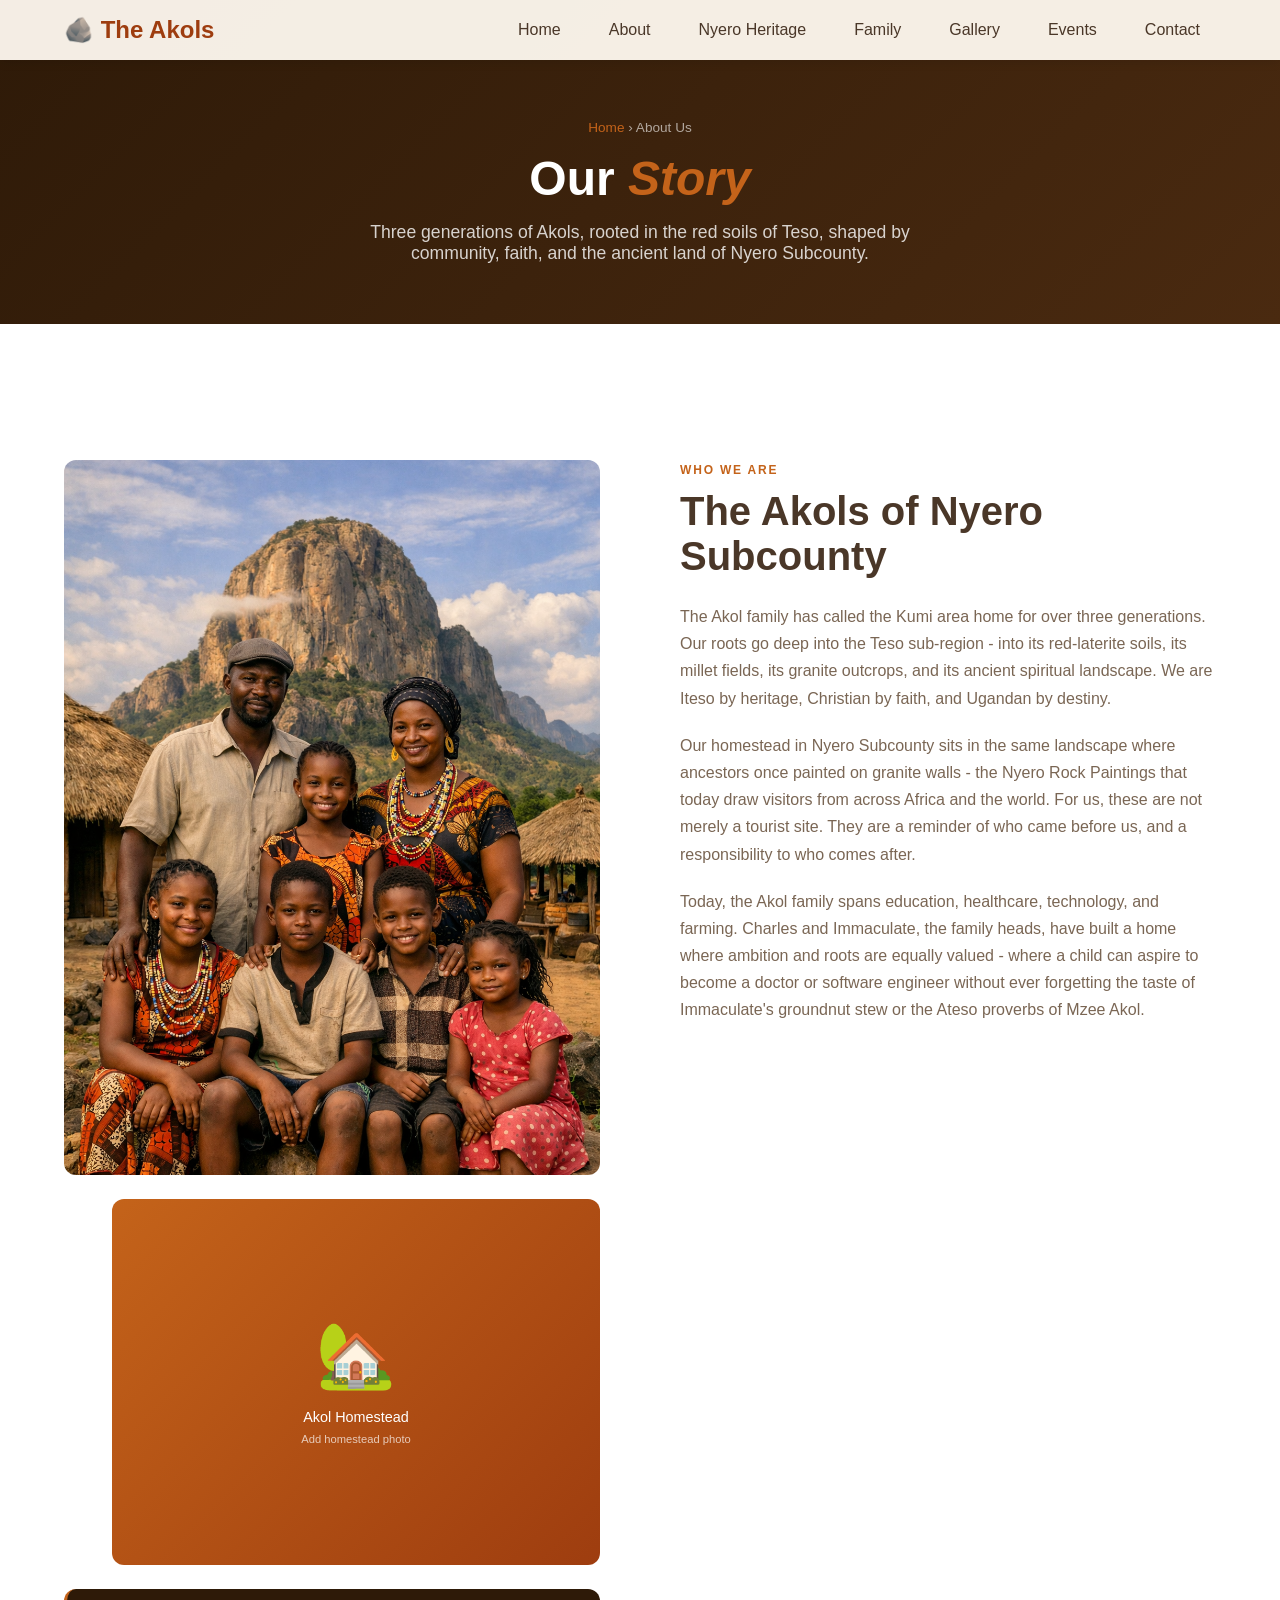
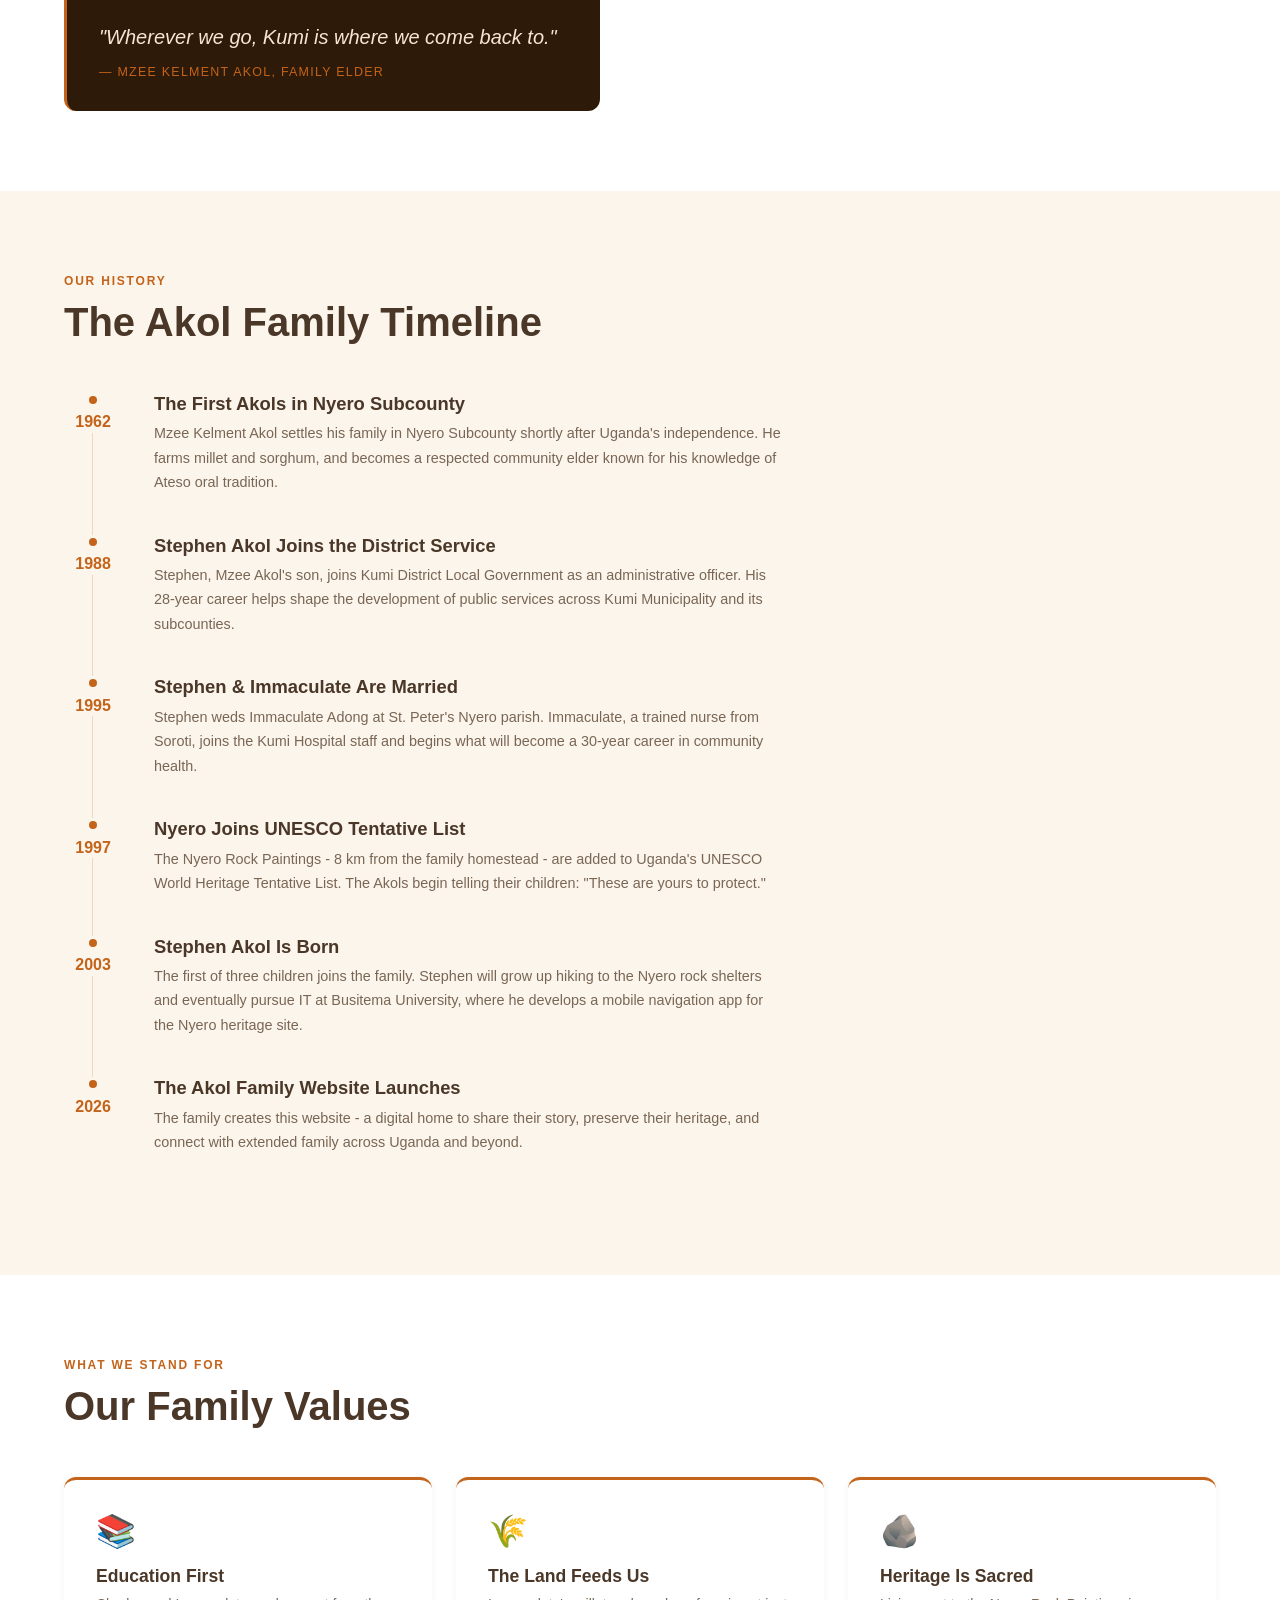
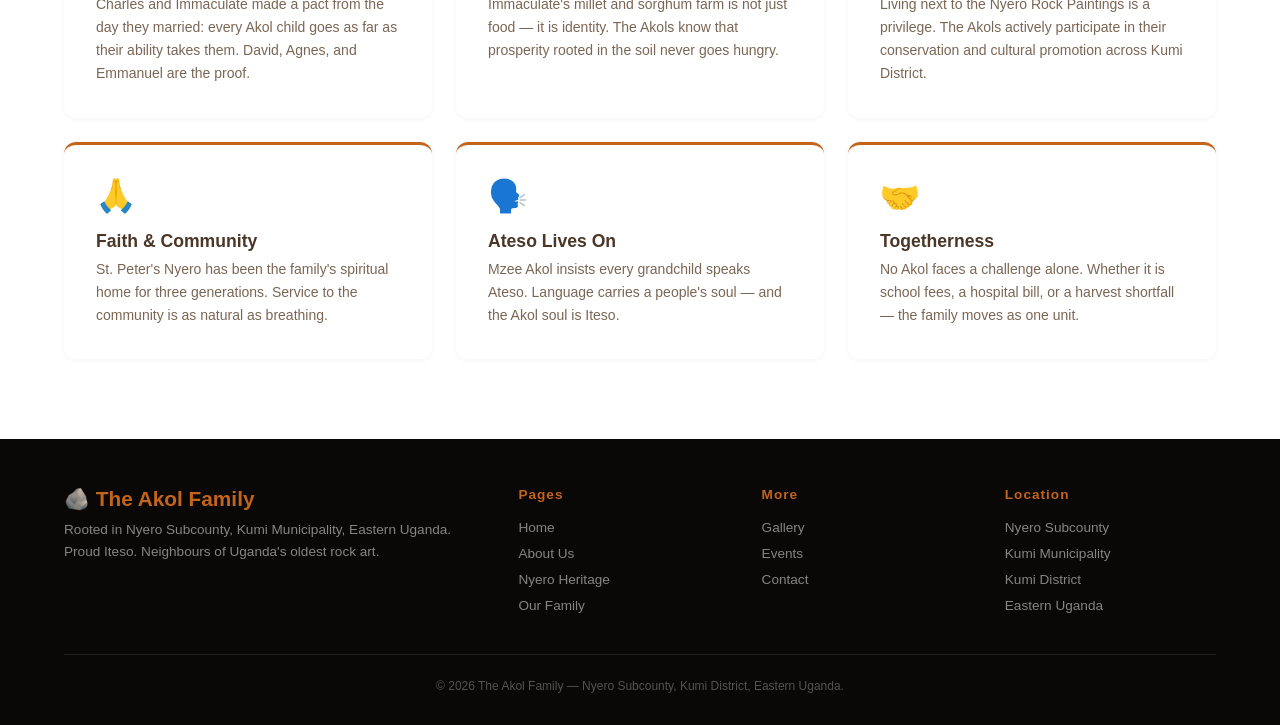
==== commit a4ec4ed0: "Added actual images to about.html - family0.png and home.png" ====
--- a/about.html
+++ b/about.html
@@ -142,10 +142,13 @@
       aspect-ratio: 3/4;
       border-radius: 12px;
       overflow: hidden;
-      background: linear-gradient(135deg, #C4631A, #9E3D0F);
-      display: flex;
-      align-items: center;
-      justify-content: center;
+      background: #4A2A10;
+    }
+
+    .story-img img {
+      width: 100%;
+      height: 100%;
+      object-fit: cover;
     }
 
     .story-img-2 {
@@ -154,10 +157,13 @@
       overflow: hidden;
       margin-top: 1.5rem;
       margin-left: 3rem;
-      background: linear-gradient(135deg, #C4631A, #9E3D0F);
-      display: flex;
-      align-items: center;
-      justify-content: center;
+      background: #4A2A10;
+    }
+
+    .story-img-2 img {
+      width: 100%;
+      height: 100%;
+      object-fit: cover;
     }
 
     .img-placeholder {
@@ -169,6 +175,7 @@
       justify-content: center;
       color: white;
       text-align: center;
+      background: linear-gradient(135deg, #C4631A, #9E3D0F);
     }
 
     .ph-icon {
@@ -461,18 +468,10 @@
     <div class="story-grid">
       <div class="story-img-wrap fade-up">
         <div class="story-img">
-          <div class="img-placeholder">
-            <span class="ph-icon">👨‍👩‍👧‍👦</span>
-            <span class="ph-label">Akol Family Portrait</span>
-            <span class="ph-id">Add your family photo here</span>
-          </div>
+          <img src="img/family0.png" alt="Akol family portrait" onerror="this.onerror=null; this.parentElement.innerHTML='<div class=\'img-placeholder\'><span class=\'ph-icon\'>👨‍👩‍👧‍👦</span><span class=\'ph-label\'>Akol Family Portrait</span><span class=\'ph-id\'>Add family photo</span></div>'">
         </div>
         <div class="story-img-2">
-          <div class="img-placeholder">
-            <span class="ph-icon">🏡</span>
-            <span class="ph-label">Akol Homestead, Nyero Subcounty</span>
-            <span class="ph-id">Add your homestead photo here</span>
-          </div>
+          <img src="img/home0.png" alt="Akol homestead, Nyero Subcounty" onerror="this.onerror=null; this.parentElement.innerHTML='<div class=\'img-placeholder\'><span class=\'ph-icon\'>🏡</span><span class=\'ph-label\'>Akol Homestead</span><span class=\'ph-id\'>Add homestead photo</span></div>'">
         </div>
         <div class="quote-block">
           <p>"Wherever we go, Kumi is where we come back to."</p>
